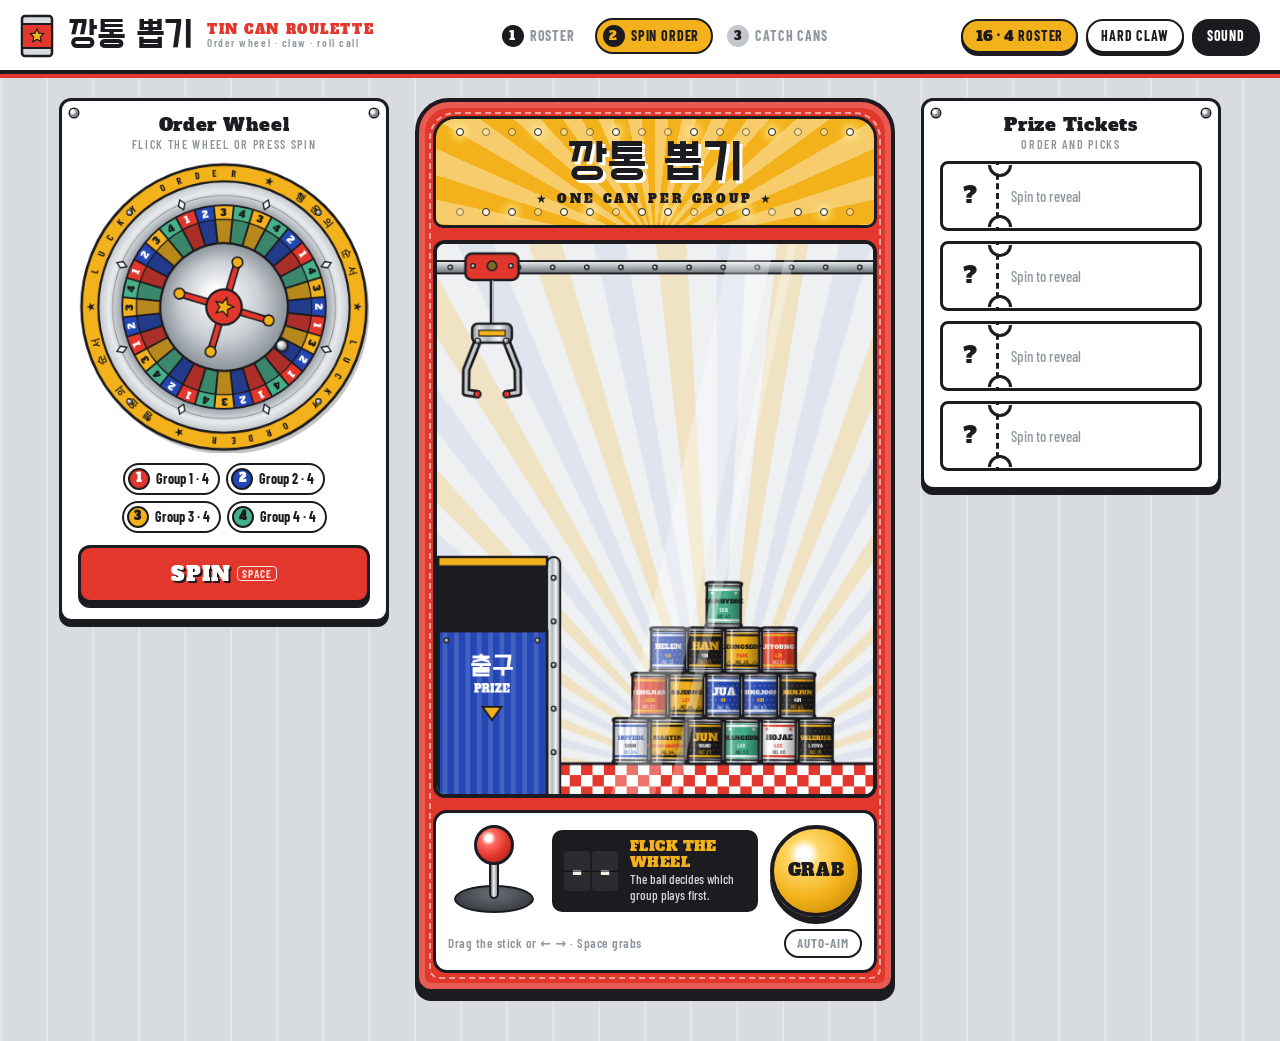
==== index.html @ adc3b7d7 "Add Tin Can Roulette: tin roulette order wheel + physics claw machine - Old tin roulette with ball p" ====
<!doctype html>
<html lang="en">
<head>
<meta charset="utf-8">
<meta name="viewport" content="width=device-width, initial-scale=1, viewport-fit=cover">
<title>깡통 뽑기 · Tin Can Roulette</title>
<meta name="description" content="An old tin roulette sets the group order, then a physics claw machine picks one student can from each group. Absent? Pick again.">
<link rel="preconnect" href="https://fonts.googleapis.com">
<link rel="preconnect" href="https://fonts.gstatic.com" crossorigin>
<link rel="stylesheet" href="https://fonts.googleapis.com/css2?family=Alfa+Slab+One&family=Barlow+Condensed:wght@500;600;700&family=Do+Hyeon&display=swap">
<link rel="stylesheet" href="css/style.css">
</head>
<body>

<header class="top">
  <div class="logo">
    <svg class="can-ico" viewBox="0 0 34 44" aria-hidden="true">
      <rect x="2" y="2" width="30" height="40" rx="3" fill="#d9dcdf" stroke="#1c1b1f" stroke-width="2.5"/>
      <rect x="2" y="10" width="30" height="24" fill="#e2372c" stroke="#1c1b1f" stroke-width="2"/>
      <path d="M17 15l2 4.2 4.6.6-3.3 3.2.8 4.6L17 25.4 12.9 27.6l.8-4.6-3.3-3.2 4.6-.6z" fill="#f3b21b" stroke="#1c1b1f" stroke-width="1.2"/>
    </svg>
    <div class="kr">깡통 뽑기</div>
    <div class="en">TIN CAN ROULETTE<small>Order wheel · claw · roll call</small></div>
  </div>
  <ol class="steps" id="steps" aria-label="Progress">
    <li data-step="1"><b>1</b>Roster</li>
    <li data-step="2"><b>2</b>Spin order</li>
    <li data-step="3"><b>3</b>Catch cans</li>
  </ol>
  <div class="tools">
    <button class="chip roster" id="openRoster" aria-haspopup="dialog"><span class="n" id="rosterCount">16 · 4</span> Roster</button>
    <button class="chip" id="hard" aria-pressed="false" title="The claw can slip, like a real arcade">Hard claw</button>
    <button class="chip" id="sound" aria-pressed="true">Sound</button>
  </div>
</header>

<main class="floor">
  <section class="plate" aria-labelledby="wheelTitle">
    <h2 id="wheelTitle">Order Wheel<small>Flick the wheel or press spin</small></h2>
    <canvas id="wheel" width="330" height="330" aria-label="Tin roulette wheel. The ball decides which group plays next."></canvas>
    <ul class="legend" id="legend"></ul>
    <button class="bigbtn" id="spin">SPIN<kbd>SPACE</kbd></button>
  </section>

  <section class="cabinet" aria-label="Claw machine">
    <div class="marquee">
      <div class="bulbs" aria-hidden="true"></div>
      <div class="kr">깡통 뽑기</div>
      <div class="en">★ ONE CAN PER GROUP ★</div>
      <div class="bulbs" aria-hidden="true"></div>
    </div>
    <div class="glass">
      <canvas id="machine" width="460" height="580" aria-label="Claw machine window filled with name cans"></canvas>
      <div class="banner" id="banner" aria-hidden="true"></div>
      <div class="reveal" id="reveal" hidden>
        <div class="card" id="card" role="dialog" aria-labelledby="rvName">
          <canvas id="portrait" width="150" height="170" aria-hidden="true"></canvas>
          <div class="rv-group" id="rvGroup"></div>
          <div class="rv-name" id="rvName"></div>
          <div class="rv-btns">
            <button id="here">HERE<small>출석 · H</small></button>
            <button id="absent">ABSENT<small>결석 · X</small></button>
          </div>
          <div class="stamp" id="stamp"></div>
        </div>
      </div>
    </div>
    <div class="deck">
      <div class="joy" id="joy" role="slider" aria-label="Claw position" aria-valuemin="-1" aria-valuemax="1" aria-valuenow="0" tabindex="0">
        <div class="joy-base"></div>
        <div class="joy-stick" id="joyStick"><div class="joy-ball"></div></div>
      </div>
      <div class="counter" aria-live="polite">
        <canvas id="flip" width="58" height="44" aria-hidden="true"></canvas>
        <div><div class="msg" id="msg">LOADING…</div><div class="sub" id="sub"></div></div>
      </div>
      <button class="grab" id="grab">GRAB</button>
      <div class="deck-aux">
        <span>Drag the stick or ← → · Space grabs</span>
        <button class="mini" id="auto">Auto-aim</button>
      </div>
    </div>
  </section>

  <section class="plate" aria-labelledby="ticketTitle">
    <h2 id="ticketTitle">Prize Tickets<small id="ticketSub">Order and picks</small></h2>
    <ol class="tickets" id="tickets"></ol>
    <div class="endrow" id="endRow" hidden>
      <button class="btn go" id="again">Rematch</button>
      <button class="btn" id="copy">Copy results</button>
    </div>
  </section>
</main>

<div class="modal" id="modal" hidden>
  <div class="sheet" role="dialog" aria-modal="true" aria-labelledby="rosterTitle">
    <div class="sheet-head">
      <h2 id="rosterTitle">Roster</h2>
      <span class="count" id="rCount"></span>
    </div>
    <div class="sheet-body">
      <div class="bar">
        <div class="stepper" aria-label="Number of groups">
          <button id="gMinus" aria-label="Fewer groups">−</button>
          <output id="gOut">4 groups</output>
          <button id="gPlus" aria-label="More groups">+</button>
        </div>
        <button class="btn alt" id="shuffle">Shuffle into groups</button>
        <button class="btn" id="togglePaste" aria-expanded="false">Paste a list</button>
      </div>
      <div class="paste" id="paste" hidden>
        <textarea id="pasteText" spellcheck="false" placeholder="One name per line.&#10;Lines like “Group 1” or “1조” start a new group."></textarea>
        <div class="bar">
          <button class="btn go" id="pasteReplace">Replace roster</button>
          <button class="btn" id="pasteAdd">Add to roster</button>
        </div>
      </div>
      <p class="hint"><b>Tap</b> a name to mark it absent today (no can). <b>Drag</b> a name to move it to another group.</p>
      <div class="gcols" id="gcols"></div>
      <p class="err" id="rErr" hidden></p>
    </div>
    <div class="sheet-foot">
      <button class="btn" id="rDefault">Reset to class list</button>
      <div class="right">
        <button class="btn" id="rCancel">Cancel</button>
        <button class="btn go" id="rSave">Save &amp; restart</button>
      </div>
    </div>
  </div>
</div>

<canvas id="fx" aria-hidden="true"></canvas>

<script src="lib/matter.min.js"></script>
<script src="js/sfx.js"></script>
<script src="js/art.js"></script>
<script src="js/roulette.js"></script>
<script src="js/machine.js"></script>
<script src="js/roster.js"></script>
<script src="js/game.js"></script>
</body>
</html>
---- css/style.css ----
/* Layout: one arcade floor. Order wheel (left), tin-toy claw cabinet (centre, the one loud object),
   prize tickets (right). Stacks to one column under 1080px.
   Look: a 1950s lithographed tin toy. Pressed-tin ground, printed tomato / cobalt / mustard inks,
   slab-serif can-label type, rivets and rolled edges. One deliberate look, no dark variant. */
:root{
  --tin:#d9dcdf; --tin-2:#c4c8cc; --steel:#8f969e; --ink:#1c1b1f; --white:#ffffff;
  --tomato:#e2372c; --cobalt:#2447b5; --mustard:#f3b21b; --mint:#46b089;
  --label:"Alfa Slab One",Rockwell,Georgia,serif;
  --ui:"Barlow Condensed","Arial Narrow",system-ui,sans-serif;
  --hangul:"Do Hyeon","Malgun Gothic","Apple SD Gothic Neo",sans-serif;
  color-scheme:light;
}
*{box-sizing:border-box}
[hidden]{display:none!important}
html,body{margin:0}
body{
  background-color:var(--tin);
  background-image:
    repeating-linear-gradient(90deg,rgba(255,255,255,.35) 0 2px,transparent 2px 46px),
    repeating-linear-gradient(90deg,rgba(0,0,0,.05) 0 1px,transparent 1px 46px);
  color:var(--ink);font-family:var(--ui);font-size:16px;line-height:1.35;
  -webkit-font-smoothing:antialiased;min-height:100vh
}
button{font:inherit;color:inherit}
:focus-visible{outline:3px solid var(--cobalt);outline-offset:3px}
button:disabled{opacity:.45;cursor:not-allowed}

/* ---------- top bar ---------- */
.top{display:flex;align-items:center;justify-content:space-between;gap:12px 20px;flex-wrap:wrap;padding:14px 20px 12px;background:var(--white);border-bottom:4px solid var(--ink);box-shadow:0 4px 0 var(--tomato)}
.logo{display:flex;align-items:center;gap:14px;min-width:0}
.logo .can-ico{width:34px;height:44px;flex:none}
.logo .kr{font-family:var(--hangul);font-size:38px;line-height:.9;letter-spacing:-.01em;white-space:nowrap}
.logo .en{font-family:var(--label);font-size:13px;letter-spacing:.12em;color:var(--tomato);line-height:1.1}
.logo .en small{display:block;font-family:var(--ui);font-weight:600;letter-spacing:.14em;color:var(--steel);font-size:11px}
.steps{display:flex;gap:6px;list-style:none;margin:0;padding:0;flex-wrap:wrap}
.steps li{display:flex;align-items:center;gap:6px;font-weight:700;font-size:14px;letter-spacing:.06em;text-transform:uppercase;color:var(--steel);padding:5px 12px 5px 6px;border:2.5px solid transparent;border-radius:999px}
.steps li b{display:inline-grid;place-items:center;width:22px;height:22px;border-radius:50%;background:var(--tin-2);color:var(--ink);font-family:var(--label);font-weight:400;font-size:12px}
.steps li.on{color:var(--ink);border-color:var(--ink);background:var(--mustard)}
.steps li.on b{background:var(--ink);color:var(--mustard)}
.steps li.did b{background:var(--ink);color:var(--white)}
.tools{display:flex;gap:8px;flex-wrap:wrap;align-items:center}
.chip{font-weight:700;font-size:14px;letter-spacing:.06em;text-transform:uppercase;border:2.5px solid var(--ink);background:var(--white);border-radius:999px;padding:6px 13px;cursor:pointer;box-shadow:0 3px 0 var(--ink)}
.chip:active{transform:translateY(2px);box-shadow:0 1px 0 var(--ink)}
.chip[aria-pressed="true"]{background:var(--ink);color:var(--white)}
.chip.roster{background:var(--mustard)}
.chip .n{font-family:var(--label);font-weight:400;letter-spacing:0}

@media (max-width:640px){
  .top{padding:10px 14px;gap:8px 12px}
  .logo{gap:10px}
  .logo .can-ico{width:26px;height:34px}
  .logo .kr{font-size:30px}
  .logo .en small{display:none}
  .steps{order:3;width:100%;justify-content:space-between}
  .steps li{font-size:12px;padding:3px 8px 3px 3px;gap:4px}
  .steps li b{width:18px;height:18px;font-size:10px}
  .chip{font-size:12px;padding:5px 10px}
}

/* ---------- floor ---------- */
.floor{display:grid;grid-template-columns:minmax(260px,330px) minmax(0,480px) minmax(240px,300px);justify-content:center;align-items:start;gap:26px;padding-inline:16px;padding-block:24px 48px}
@media (max-width:1080px){.floor{grid-template-columns:minmax(0,480px)}}

/* tin label panel */
.plate{position:relative;background:var(--white);border:3px solid var(--ink);border-radius:12px;padding:14px 16px 16px;box-shadow:0 5px 0 var(--ink)}
.plate::before,.plate::after{content:"";position:absolute;top:8px;width:8px;height:8px;border-radius:50%;background:radial-gradient(circle at 35% 35%,#fff 0 18%,var(--steel) 45%,#50565c 100%);box-shadow:0 0 0 1.5px var(--ink)}
.plate::before{left:8px}.plate::after{right:8px}
.plate h2{margin:0 0 10px;padding-inline:14px;font-family:var(--label);font-weight:400;font-size:18px;letter-spacing:.04em;text-align:center;line-height:1.1}
.plate h2 small{display:block;font-family:var(--ui);font-weight:600;font-size:12px;letter-spacing:.14em;text-transform:uppercase;color:var(--steel);margin-top:3px}

#wheel{display:block;width:100%;max-width:330px;height:auto;aspect-ratio:1/1;margin:0 auto;touch-action:none;cursor:grab}
#wheel.grabbing{cursor:grabbing}
.legend{display:flex;flex-wrap:wrap;gap:6px;justify-content:center;margin:10px 0 12px;padding:0;list-style:none}
.legend li{display:flex;align-items:center;gap:6px;font-weight:700;font-size:14px;padding:3px 9px 3px 3px;border:2px solid var(--ink);border-radius:999px;background:var(--white);max-width:100%;min-width:0}
.legend li span:last-child{overflow:hidden;text-overflow:ellipsis;white-space:nowrap}
.legend li.out{opacity:.35;text-decoration:line-through}
.num{display:inline-grid;place-items:center;flex:none;width:22px;height:22px;border-radius:50%;border:2px solid var(--ink);font-family:var(--label);font-size:11px;line-height:1}

.bigbtn{display:block;width:100%;font-family:var(--label);font-size:20px;letter-spacing:.06em;padding:13px 10px 12px;border:3px solid var(--ink);border-radius:12px;background:var(--tomato);color:var(--white);box-shadow:0 5px 0 var(--ink);cursor:pointer;text-shadow:2px 2px 0 var(--ink)}
.bigbtn:active{transform:translateY(4px);box-shadow:0 1px 0 var(--ink)}
.bigbtn kbd,.kb{font-family:var(--ui);font-weight:700;font-size:11px;letter-spacing:.08em;border:1.5px solid currentColor;border-radius:4px;padding:0 4px;margin-left:6px;vertical-align:3px;text-shadow:none;opacity:.85}

/* ---------- cabinet ---------- */
.cabinet{position:relative;background:var(--tomato);border:4px solid var(--ink);border-radius:34px 34px 16px 16px;padding:14px 14px 16px;box-shadow:0 8px 0 var(--ink),inset 0 0 0 6px rgba(255,255,255,.18)}
.cabinet::after{content:"";position:absolute;inset:10px;border-radius:26px 26px 10px 10px;border:2px dashed rgba(255,255,255,.55);pointer-events:none}
.marquee{position:relative;z-index:1;background:var(--mustard);border:3px solid var(--ink);border-radius:22px 22px 10px 10px;padding:8px 14px 8px;text-align:center;overflow:hidden;
  background-image:repeating-conic-gradient(from 0deg at 50% 120%,rgba(255,255,255,.35) 0 6deg,transparent 6deg 12deg)}
.marquee .kr{font-family:var(--hangul);font-size:clamp(36px,8vw,52px);line-height:1;color:var(--ink);text-shadow:3px 3px 0 var(--white)}
.marquee .en{font-family:var(--label);font-size:12px;letter-spacing:.24em;margin-top:2px}
.bulbs{display:flex;justify-content:space-between;padding:0 6px;height:10px;align-items:center}
.bulbs i{width:8px;height:8px;border-radius:50%;background:#fff6d0;border:1.5px solid var(--ink);opacity:.5}
.bulbs i.on{opacity:1;background:#fffbe6;box-shadow:0 0 8px 2px #fff2a8}
.glass{position:relative;z-index:1;margin-top:12px;border:4px solid var(--ink);border-radius:12px;overflow:hidden;background:#eef0f2}
#machine{display:block;width:100%;height:auto;aspect-ratio:460/580}

.deck{position:relative;z-index:1;margin-top:12px;background:var(--white);border:3px solid var(--ink);border-radius:14px;padding:12px;display:grid;grid-template-columns:auto minmax(0,1fr) auto;gap:12px;align-items:center}
.counter{background:var(--ink);border-radius:10px;padding:8px 10px;display:flex;gap:10px;align-items:center;min-width:0;min-height:70px}
#flip{width:58px;height:44px;flex:none}
.counter .msg{font-family:var(--label);font-size:14px;letter-spacing:.03em;color:var(--mustard);line-height:1.15;overflow-wrap:anywhere}
.counter .sub{font-weight:500;font-size:13px;color:#d6d9dd;margin-top:2px;line-height:1.2}
.joy{position:relative;width:92px;height:92px;touch-action:none;cursor:grab;flex:none}
.joy-base{position:absolute;left:6px;right:6px;bottom:4px;height:28px;border-radius:50%;background:radial-gradient(ellipse at 50% 30%,#6b7178,#2a2d31);border:2.5px solid var(--ink)}
.joy-stick{position:absolute;left:50%;bottom:18px;width:10px;height:50px;margin-left:-5px;border-radius:5px;background:linear-gradient(90deg,#6f767d,#eef1f3 45%,#8b9299);border:2px solid var(--ink);transform-origin:50% 100%;transition:transform .22s cubic-bezier(.3,1.8,.5,1)}
.joy.dragging .joy-stick{transition:none}
.joy-ball{position:absolute;left:50%;top:-26px;width:40px;height:40px;margin-left:-20px;border-radius:50%;border:3px solid var(--ink);background:radial-gradient(circle at 34% 30%,#fff 0 10%,#ff6b61 22%,var(--tomato) 55%,#9e1d15 100%)}
.joy-hint{position:absolute;left:0;right:0;bottom:-2px;text-align:center;font-weight:700;font-size:11px;letter-spacing:.12em;color:var(--steel)}
.grab{width:92px;height:92px;border-radius:50%;border:4px solid var(--ink);background:radial-gradient(circle at 36% 30%,#fff 0 8%,#ffd766 20%,var(--mustard) 55%,#b57f00 100%);font-family:var(--label);font-size:17px;letter-spacing:.04em;box-shadow:0 7px 0 var(--ink);cursor:pointer;flex:none}
.grab:active,.grab.hit{transform:translateY(6px);box-shadow:0 1px 0 var(--ink)}
.deck-aux{grid-column:1/-1;display:flex;justify-content:space-between;align-items:center;gap:8px;flex-wrap:wrap;font-weight:600;font-size:13px;letter-spacing:.04em;color:var(--steel)}
.mini{font-weight:700;font-size:13px;letter-spacing:.08em;text-transform:uppercase;border:2px solid var(--ink);background:var(--white);border-radius:999px;padding:4px 11px;cursor:pointer}
@media (max-width:440px){
  .deck{grid-template-columns:auto auto;justify-content:space-between}
  .counter{grid-column:1/-1;order:-1}
}

/* banner over the glass */
.banner{position:absolute;left:0;right:0;top:32%;z-index:3;text-align:center;pointer-events:none;padding-inline:14px;font-family:var(--label);font-size:clamp(30px,7.5vw,46px);line-height:1;color:var(--mustard);-webkit-text-stroke:2.5px var(--ink);paint-order:stroke fill;text-shadow:4px 4px 0 var(--ink);opacity:0;overflow-wrap:anywhere}
.banner.go{animation:ban 1.6s cubic-bezier(.2,1.4,.4,1) forwards}
@keyframes ban{0%{opacity:0;transform:scale(.2) rotate(-8deg)}14%{opacity:1;transform:scale(1.14) rotate(3deg)}24%{transform:scale(1) rotate(-3deg)}80%{opacity:1;transform:scale(1) rotate(-3deg)}100%{opacity:0;transform:scale(1.05) translateY(-18px) rotate(-3deg)}}

/* reveal card */
.reveal{position:absolute;inset:0;z-index:4;display:grid;place-items:center;padding:16px;background:rgba(28,27,31,.45)}
.card{position:relative;width:min(92%,340px);background:var(--white);border:4px solid var(--ink);border-radius:16px;padding:14px 16px 16px;text-align:center;box-shadow:0 7px 0 var(--ink)}
.card.in{animation:cardIn .55s cubic-bezier(.2,1.6,.4,1)}
.card.thud{animation:thud .28s}
@keyframes cardIn{0%{transform:translateY(60px) scale(.6) rotate(6deg);opacity:0}100%{transform:none;opacity:1}}
@keyframes thud{0%{transform:scale(1)}30%{transform:scale(.96) rotate(-1deg)}60%{transform:scale(1.02) rotate(.6deg)}100%{transform:none}}
#portrait{display:block;width:150px;height:170px;margin:-70px auto 2px}
.rv-group{display:flex;justify-content:center;align-items:center;gap:6px;font-weight:700;font-size:13px;letter-spacing:.14em;text-transform:uppercase;color:var(--steel)}
.rv-name{font-family:var(--label);font-size:clamp(24px,5.6vw,32px);line-height:1.05;margin:6px 0 14px;overflow-wrap:anywhere;text-wrap:balance}
.rv-btns{display:grid;grid-template-columns:1fr 1fr;gap:10px}
.rv-btns button{font-family:var(--label);font-size:17px;padding:11px 6px 9px;border:3px solid var(--ink);border-radius:12px;box-shadow:0 4px 0 var(--ink);cursor:pointer;line-height:1.1}
.rv-btns button:active{transform:translateY(3px);box-shadow:0 1px 0 var(--ink)}
.rv-btns small{display:block;font-family:var(--hangul);font-size:14px;margin-top:3px}
#here{background:var(--mint);color:var(--ink)}
#absent{background:var(--white);color:var(--tomato)}
.stamp{position:absolute;left:50%;top:40%;z-index:2;font-family:var(--label);font-size:36px;letter-spacing:.05em;padding:4px 14px 2px;border:5px solid currentColor;border-radius:10px;background:rgba(255,255,255,.7);transform:translate(-50%,-50%) rotate(-12deg);pointer-events:none;opacity:0}
.stamp.ok{color:#17835c}.stamp.no{color:var(--tomato)}
.stamp.go{animation:stamp .3s cubic-bezier(.3,1.5,.6,1) forwards}
@keyframes stamp{0%{opacity:0;transform:translate(-50%,-50%) rotate(-22deg) scale(2.8)}60%{opacity:1;transform:translate(-50%,-50%) rotate(-12deg) scale(.9)}100%{opacity:1;transform:translate(-50%,-50%) rotate(-12deg) scale(1)}}

/* ---------- tickets ---------- */
.tickets{list-style:none;margin:0;padding:0;display:grid;gap:10px}
.ticket{position:relative;display:grid;grid-template-columns:56px minmax(0,1fr);border:3px solid var(--ink);border-radius:8px;background:var(--white);min-height:70px}
.ticket::before,.ticket::after{content:"";position:absolute;left:45px;width:18px;height:18px;border-radius:50%;background:var(--white);border:3px solid var(--ink)}
.ticket::before{top:-11px;clip-path:inset(50% 0 0 0)}
.ticket::after{bottom:-11px;clip-path:inset(0 0 50% 0)}
.stub{display:grid;place-items:center;border-right:3px dashed var(--ink);font-family:var(--label);font-size:22px;border-radius:5px 0 0 5px}
.ticket.cur .stub{background:var(--mustard)}
.ticket.done .stub{background:var(--ink);color:var(--white)}
.tbody{padding:9px 12px;min-width:0;display:grid;gap:2px;align-content:center}
.tg{display:flex;align-items:center;gap:6px;font-weight:700;font-size:13px;letter-spacing:.12em;text-transform:uppercase;min-width:0}
.tg span:last-child{overflow:hidden;text-overflow:ellipsis;white-space:nowrap}
.tp{font-family:var(--label);font-size:18px;line-height:1.1;overflow-wrap:anywhere}
.tp.wait{font-family:var(--ui);font-weight:500;color:var(--steel);font-size:15px}
.ta{font-weight:600;font-size:13px;color:var(--tomato)}
.ta s{color:var(--ink)}
.ticket.pop{animation:tpop .5s cubic-bezier(.2,1.8,.4,1)}
@keyframes tpop{0%{transform:scale(.85) rotate(-2deg)}100%{transform:none}}
.endrow{display:flex;gap:8px;flex-wrap:wrap;margin-top:14px}

/* ---------- roster sheet ---------- */
.modal{position:fixed;inset:0;z-index:35;background:rgba(28,27,31,.55);display:grid;place-items:center;padding:16px}
.sheet{width:min(920px,100%);max-height:calc(100vh - 32px);overflow:auto;background:var(--white);border:4px solid var(--ink);border-radius:16px;box-shadow:0 8px 0 var(--ink)}
.sheet-head{position:sticky;top:0;z-index:2;display:flex;flex-wrap:wrap;align-items:center;justify-content:space-between;gap:10px 16px;padding:14px 18px;background:var(--mustard);border-bottom:3px solid var(--ink)}
.sheet-head h2{margin:0;font-family:var(--label);font-weight:400;font-size:24px;line-height:1}
.sheet-head .count{font-weight:700;font-size:15px;letter-spacing:.06em}
.sheet-body{padding:16px 18px 6px;display:grid;gap:14px}
.bar{display:flex;flex-wrap:wrap;gap:10px 14px;align-items:center}
.stepper{display:inline-flex;align-items:center;border:3px solid var(--ink);border-radius:12px;overflow:hidden;background:var(--white)}
.stepper button{width:40px;height:40px;border:0;background:var(--tin);font-size:22px;font-weight:700;cursor:pointer}
.stepper button:active{background:var(--tin-2)}
.stepper output{min-width:92px;text-align:center;font-family:var(--label);font-size:17px;padding-inline:6px}
.btn{font-weight:700;font-size:15px;letter-spacing:.05em;text-transform:uppercase;border:3px solid var(--ink);background:var(--white);border-radius:12px;padding:8px 14px;cursor:pointer;box-shadow:0 3px 0 var(--ink)}
.btn:active{transform:translateY(2px);box-shadow:0 1px 0 var(--ink)}
.btn.go{background:var(--tomato);color:var(--white)}
.btn.alt{background:var(--mustard)}
.hint{margin:0;color:#5d636a;font-size:14px}
.hint b{color:var(--ink)}
.err{margin:0;color:var(--tomato);font-weight:700;font-size:15px}
.paste{display:grid;gap:8px;border:3px dashed var(--ink);border-radius:12px;padding:12px}
.paste textarea{width:100%;min-height:140px;resize:vertical;font:500 15px/1.5 var(--ui);border:2.5px solid var(--ink);border-radius:10px;padding:8px 10px}
.gcols{display:grid;grid-template-columns:repeat(auto-fill,minmax(200px,1fr));gap:12px}
.gcol{display:flex;flex-direction:column;gap:8px;border:3px solid var(--ink);border-radius:12px;padding:10px;background:var(--white);min-width:0;transition:background .12s}
.gcol.over{background:#fff4cf}
.ghead{display:flex;align-items:center;gap:8px}
.ghead input{flex:1;min-width:0;font:400 16px var(--label);border:0;border-bottom:2.5px solid var(--ink);padding:2px 2px 3px;background:transparent}
.ghead input:focus{outline:none;border-bottom-color:var(--cobalt)}
.ghead .ct{font-weight:700;font-size:13px;color:var(--steel);white-space:nowrap}
.names{display:flex;flex-wrap:wrap;gap:6px;min-height:36px;align-content:flex-start}
.nchip{display:inline-flex;align-items:center;gap:4px;max-width:100%;font-weight:600;font-size:15px;border:2px solid var(--ink);border-radius:999px;padding:3px 4px 3px 11px;background:var(--white);cursor:grab;touch-action:none;user-select:none}
.nchip span{overflow:hidden;text-overflow:ellipsis;white-space:nowrap}
.nchip.away{background:var(--tin);color:var(--steel);text-decoration:line-through;border-style:dashed}
.nchip .x{border:0;background:transparent;width:22px;height:22px;border-radius:50%;cursor:pointer;font-size:16px;line-height:1;color:var(--steel)}
.nchip .x:hover{background:var(--tin)}
.nchip.ghost{position:fixed;z-index:40;pointer-events:none;box-shadow:0 6px 0 var(--ink);transform:rotate(-4deg)}
.nchip.lifted{opacity:.3}
.add{display:flex;gap:6px}
.add input{flex:1;min-width:0;font:500 15px var(--ui);border:2.5px solid var(--ink);border-radius:10px;padding:6px 9px}
.add button{flex:none;width:36px;border:2.5px solid var(--ink);border-radius:10px;background:var(--mustard);font-size:20px;font-weight:700;cursor:pointer}
.sheet-foot{position:sticky;bottom:0;display:flex;flex-wrap:wrap;gap:10px;justify-content:space-between;align-items:center;padding:12px 18px;background:var(--white);border-top:3px solid var(--ink)}
.sheet-foot .right{display:flex;gap:10px;flex-wrap:wrap}

#fx{position:fixed;inset:0;width:100%;height:100%;pointer-events:none;z-index:30}

@media (prefers-reduced-motion:reduce){
  .banner.go{animation:banfade 1.6s forwards}
  @keyframes banfade{0%,85%{opacity:1}100%{opacity:0}}
  .card.in,.card.thud,.ticket.pop,.stamp.go{animation-duration:.01s}
  .joy-stick{transition:none}
}
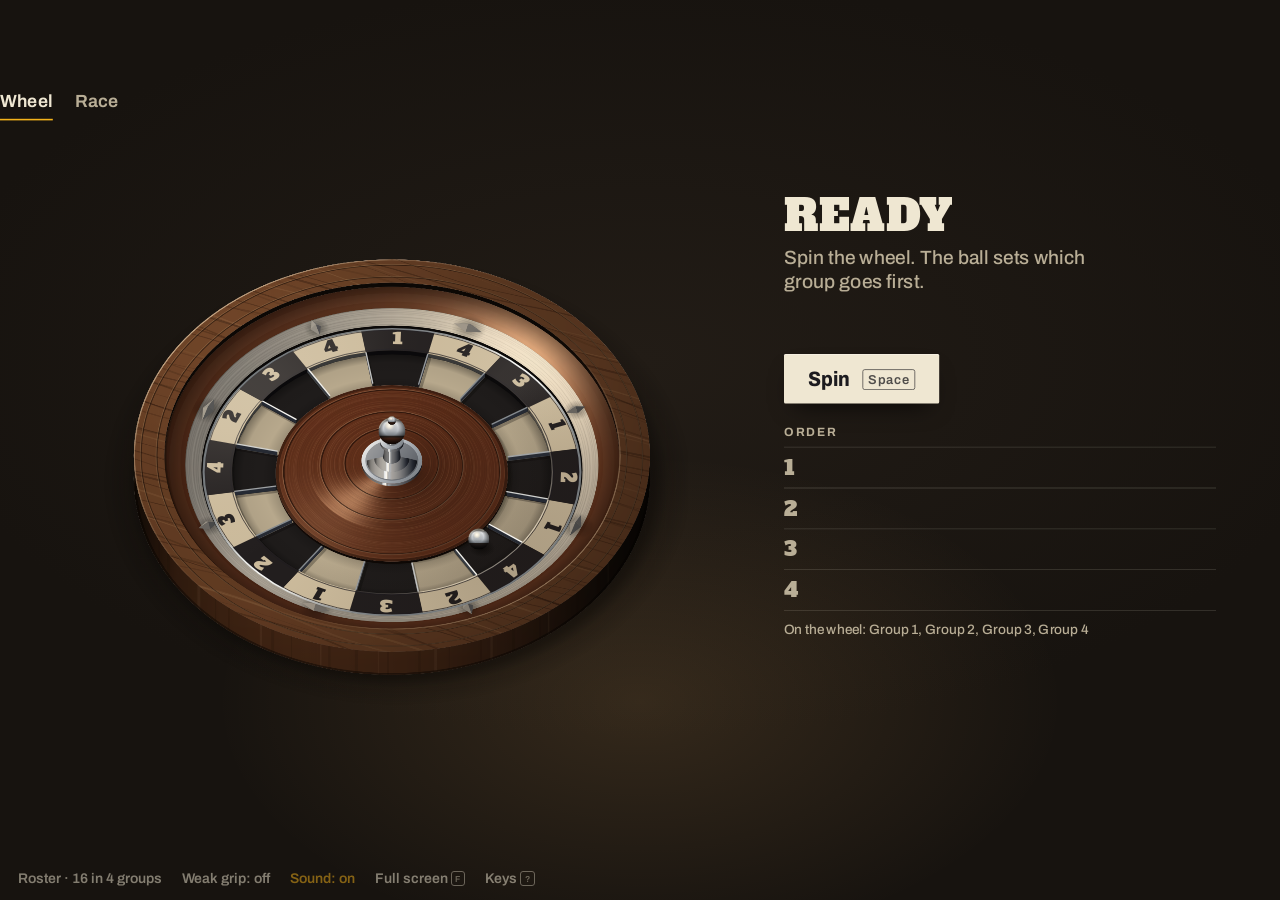
==== commit 8f6c7195: "Rebuild as Roll Call Crane: automatic crane, animal race, cinematic staging - English only; renamed " ====
--- a/index.html
+++ b/index.html
@@ -3,94 +3,102 @@
 <head>
 <meta charset="utf-8">
 <meta name="viewport" content="width=device-width, initial-scale=1, viewport-fit=cover">
-<title>깡통 뽑기 · Tin Can Roulette</title>
-<meta name="description" content="An old tin roulette sets the group order, then a physics claw machine picks one student can from each group. Absent? Pick again.">
+<title>Roll Call Crane</title>
+<meta name="description" content="A wheel or an animal race sets the order of the groups. A crane picks one student's can from each group. If that student is absent, the crane picks again.">
 <link rel="preconnect" href="https://fonts.googleapis.com">
 <link rel="preconnect" href="https://fonts.gstatic.com" crossorigin>
-<link rel="stylesheet" href="https://fonts.googleapis.com/css2?family=Alfa+Slab+One&family=Barlow+Condensed:wght@500;600;700&family=Do+Hyeon&display=swap">
+<link rel="stylesheet" href="https://fonts.googleapis.com/css2?family=Alfa+Slab+One&family=Archivo:wdth,wght@62..125,400..900&display=swap">
 <link rel="stylesheet" href="css/style.css">
 </head>
-<body>
+<body data-act="order" data-mode="wheel">
 
-<header class="top">
-  <div class="logo">
-    <svg class="can-ico" viewBox="0 0 34 44" aria-hidden="true">
-      <rect x="2" y="2" width="30" height="40" rx="3" fill="#d9dcdf" stroke="#1c1b1f" stroke-width="2.5"/>
-      <rect x="2" y="10" width="30" height="24" fill="#e2372c" stroke="#1c1b1f" stroke-width="2"/>
-      <path d="M17 15l2 4.2 4.6.6-3.3 3.2.8 4.6L17 25.4 12.9 27.6l.8-4.6-3.3-3.2 4.6-.6z" fill="#f3b21b" stroke="#1c1b1f" stroke-width="1.2"/>
-    </svg>
-    <div class="kr">깡통 뽑기</div>
-    <div class="en">TIN CAN ROULETTE<small>Order wheel · claw · roll call</small></div>
-  </div>
-  <ol class="steps" id="steps" aria-label="Progress">
-    <li data-step="1"><b>1</b>Roster</li>
-    <li data-step="2"><b>2</b>Spin order</li>
-    <li data-step="3"><b>3</b>Catch cans</li>
-  </ol>
-  <div class="tools">
-    <button class="chip roster" id="openRoster" aria-haspopup="dialog"><span class="n" id="rosterCount">16 · 4</span> Roster</button>
-    <button class="chip" id="hard" aria-pressed="false" title="The claw can slip, like a real arcade">Hard claw</button>
-    <button class="chip" id="sound" aria-pressed="true">Sound</button>
-  </div>
-</header>
-
-<main class="floor">
-  <section class="plate" aria-labelledby="wheelTitle">
-    <h2 id="wheelTitle">Order Wheel<small>Flick the wheel or press spin</small></h2>
-    <canvas id="wheel" width="330" height="330" aria-label="Tin roulette wheel. The ball decides which group plays next."></canvas>
-    <ul class="legend" id="legend"></ul>
-    <button class="bigbtn" id="spin">SPIN<kbd>SPACE</kbd></button>
+<div class="stage" id="stage" tabindex="-1">
+  <section class="act-order" aria-label="Order">
+    <div class="modes" role="radiogroup" aria-label="How the order is set">
+      <button role="radio" id="modeWheel" aria-checked="true">Wheel</button>
+      <button role="radio" id="modeRace" aria-checked="false">Race</button>
+    </div>
+    <div class="wheelbox"><canvas id="wheel" width="330" height="330" aria-label="Order wheel. The pocket the ball lands in sets the next group."></canvas></div>
+    <div class="racebox"><canvas id="race" width="960" height="440" aria-label="Animal race. The finishing order sets the order of the groups."></canvas></div>
+    <button class="go" id="spin"><span id="spinLabel">Spin</span> <kbd>Space</kbd></button>
   </section>
 
-  <section class="cabinet" aria-label="Claw machine">
+  <section class="cabinet" aria-label="Crane">
     <div class="marquee">
       <div class="bulbs" aria-hidden="true"></div>
-      <div class="kr">깡통 뽑기</div>
-      <div class="en">★ ONE CAN PER GROUP ★</div>
+      <div class="sign" id="sign">ROLL CALL CRANE</div>
+      <div class="signsub" id="signsub">One pick per group</div>
       <div class="bulbs" aria-hidden="true"></div>
     </div>
     <div class="glass">
-      <canvas id="machine" width="460" height="580" aria-label="Claw machine window filled with name cans"></canvas>
-      <div class="banner" id="banner" aria-hidden="true"></div>
-      <div class="reveal" id="reveal" hidden>
-        <div class="card" id="card" role="dialog" aria-labelledby="rvName">
-          <canvas id="portrait" width="150" height="170" aria-hidden="true"></canvas>
-          <div class="rv-group" id="rvGroup"></div>
-          <div class="rv-name" id="rvName"></div>
-          <div class="rv-btns">
-            <button id="here">HERE<small>출석 · H</small></button>
-            <button id="absent">ABSENT<small>결석 · X</small></button>
-          </div>
-          <div class="stamp" id="stamp"></div>
-        </div>
-      </div>
+      <canvas id="machine" width="460" height="580" aria-label="Crane window with the current group's name cans"></canvas>
+      <div class="count" id="count" aria-hidden="true"></div>
     </div>
-    <div class="deck">
-      <div class="joy" id="joy" role="slider" aria-label="Claw position" aria-valuemin="-1" aria-valuemax="1" aria-valuenow="0" tabindex="0">
-        <div class="joy-base"></div>
-        <div class="joy-stick" id="joyStick"><div class="joy-ball"></div></div>
-      </div>
-      <div class="counter" aria-live="polite">
-        <canvas id="flip" width="58" height="44" aria-hidden="true"></canvas>
-        <div><div class="msg" id="msg">LOADING…</div><div class="sub" id="sub"></div></div>
-      </div>
-      <button class="grab" id="grab">GRAB</button>
-      <div class="deck-aux">
-        <span>Drag the stick or ← → · Space grabs</span>
-        <button class="mini" id="auto">Auto-aim</button>
-      </div>
+    <div class="base">
+      <div class="slot" aria-hidden="true"><i></i></div>
+      <button class="start" id="start" aria-label="Start the crane now">START</button>
+      <div class="plate-note" aria-hidden="true">Crane picks at random. Every name has the same odds.</div>
     </div>
   </section>
 
-  <section class="plate" aria-labelledby="ticketTitle">
-    <h2 id="ticketTitle">Prize Tickets<small id="ticketSub">Order and picks</small></h2>
-    <ol class="tickets" id="tickets"></ol>
-    <div class="endrow" id="endRow" hidden>
-      <button class="btn go" id="again">Rematch</button>
-      <button class="btn" id="copy">Copy results</button>
+  <section class="list" aria-label="Order and picks">
+    <h2 id="listHead">Order</h2>
+    <ol class="rows" id="rows"></ol>
+    <p class="pool" id="pool"></p>
+  </section>
+
+  <div class="caption" aria-live="polite"><b id="msg">POWER ON</b><span id="sub"></span></div>
+
+  <div class="board" id="board" hidden>
+    <h2>Roll call <span id="boardDate"></span></h2>
+    <ol class="rows big" id="boardRows"></ol>
+    <div class="board-actions">
+      <button class="go" id="copy">Copy list</button>
+      <button class="go ghost" id="again">Run again</button>
     </div>
-  </section>
-</main>
+  </div>
+</div>
+
+<div class="house" id="house" aria-hidden="true"></div>
+<div class="bars" aria-hidden="true"><i></i><i></i></div>
+
+<div class="reveal" id="reveal" hidden role="dialog" aria-labelledby="rvFirst">
+  <canvas id="portrait" width="520" height="560" aria-hidden="true"></canvas>
+  <div class="rv-text">
+    <div class="rv-group" id="rvGroup"></div>
+    <div class="rv-name"><span id="rvFirst"></span><span id="rvLast"></span></div>
+    <div class="rv-next" id="rvNext"></div>
+  </div>
+  <div class="stamp" id="stamp"></div>
+  <div class="rv-keys" id="rvKeys">
+    <button id="here">Present <kbd>P</kbd></button>
+    <button id="absent">Absent <kbd>A</kbd></button>
+    <button id="undo" hidden>Undo <kbd>Z</kbd></button>
+  </div>
+</div>
+
+<nav class="teacher" aria-label="Teacher controls">
+  <button id="openRoster">Roster <span id="rosterCount"></span></button>
+  <button id="hard" aria-pressed="false" title="Cans can slip out of the claw. The crane then goes again.">Weak grip: off</button>
+  <button id="sound" aria-pressed="true">Sound: on</button>
+  <button id="full">Full screen <kbd>F</kbd></button>
+  <button id="keysBtn">Keys <kbd>?</kbd></button>
+</nav>
+
+<div class="keys" id="keys" hidden>
+  <div class="keys-sheet" role="dialog" aria-label="Keys">
+    <dl>
+      <dt>Space</dt><dd>Spin the wheel, start the race, start the crane now, next group</dd>
+      <dt>P</dt><dd>Present</dd>
+      <dt>A</dt><dd>Absent. The crane picks again.</dd>
+      <dt>Z</dt><dd>Undo the last mark</dd>
+      <dt>F</dt><dd>Full screen</dd>
+      <dt>M</dt><dd>Sound on or off</dd>
+      <dt>R</dt><dd>Roster</dd>
+    </dl>
+    <button class="go" id="keysClose">Close</button>
+  </div>
+</div>
 
 <div class="modal" id="modal" hidden>
   <div class="sheet" role="dialog" aria-modal="true" aria-labelledby="rosterTitle">
@@ -105,36 +113,41 @@
           <output id="gOut">4 groups</output>
           <button id="gPlus" aria-label="More groups">+</button>
         </div>
-        <button class="btn alt" id="shuffle">Shuffle into groups</button>
+        <button class="btn" id="shuffle">Shuffle names into groups</button>
         <button class="btn" id="togglePaste" aria-expanded="false">Paste a list</button>
       </div>
       <div class="paste" id="paste" hidden>
-        <textarea id="pasteText" spellcheck="false" placeholder="One name per line.&#10;Lines like “Group 1” or “1조” start a new group."></textarea>
+        <textarea id="pasteText" spellcheck="false" placeholder="One name per line.&#10;A line like “Group 2” starts a new group."></textarea>
         <div class="bar">
           <button class="btn go" id="pasteReplace">Replace roster</button>
           <button class="btn" id="pasteAdd">Add to roster</button>
         </div>
       </div>
-      <p class="hint"><b>Tap</b> a name to mark it absent today (no can). <b>Drag</b> a name to move it to another group.</p>
+      <p class="hint">Tap a name: absent today, no cans. Drag a name: move it to another group. Each group races as its animal.</p>
       <div class="gcols" id="gcols"></div>
       <p class="err" id="rErr" hidden></p>
     </div>
     <div class="sheet-foot">
-      <button class="btn" id="rDefault">Reset to class list</button>
+      <button class="btn" id="rDefault">Restore class list</button>
       <div class="right">
         <button class="btn" id="rCancel">Cancel</button>
-        <button class="btn go" id="rSave">Save &amp; restart</button>
+        <button class="btn go" id="rSave">Save and start over</button>
       </div>
     </div>
   </div>
 </div>
 
-<canvas id="fx" aria-hidden="true"></canvas>
-
 <script src="lib/matter.min.js"></script>
 <script src="js/sfx.js"></script>
 <script src="js/art.js"></script>
+<script src="js/animals/kit.js"></script>
+<script src="js/animals/redpanda.js"></script>
+<script src="js/animals/turtle.js"></script>
+<script src="js/animals/axolotl.js"></script>
+<script src="js/animals/shark.js"></script>
+<script src="js/animals/pangolin.js"></script>
 <script src="js/roulette.js"></script>
+<script src="js/race.js"></script>
 <script src="js/machine.js"></script>
 <script src="js/roster.js"></script>
 <script src="js/game.js"></script>
--- a/css/style.css
+++ b/css/style.css
@@ -1,211 +1,275 @@
-/* Layout: one arcade floor. Order wheel (left), tin-toy claw cabinet (centre, the one loud object),
-   prize tickets (right). Stacks to one column under 1080px.
-   Look: a 1950s lithographed tin toy. Pressed-tin ground, printed tomato / cobalt / mustard inks,
-   slab-serif can-label type, rivets and rolled edges. One deliberate look, no dark variant. */
+/* Roll Call Crane.
+   Layout: one 1600x900 stage scaled to the window (projector first), two acts switched by body[data-act]:
+   order (wheel or race, big) and play (the crane cabinet, big). A narrow portrait window falls back to a flow layout.
+   Look: lithographed tin toys under one warm lamp in a dark arcade. Light makes the edges, not outlines.
+   One shadow family, soft. Radius only on physical objects. No pills, no stars, no offset shadows. */
 :root{
-  --tin:#d9dcdf; --tin-2:#c4c8cc; --steel:#8f969e; --ink:#1c1b1f; --white:#ffffff;
-  --tomato:#e2372c; --cobalt:#2447b5; --mustard:#f3b21b; --mint:#46b089;
-  --label:"Alfa Slab One",Rockwell,Georgia,serif;
-  --ui:"Barlow Condensed","Arial Narrow",system-ui,sans-serif;
-  --hangul:"Do Hyeon","Malgun Gothic","Apple SD Gothic Neo",sans-serif;
-  color-scheme:light;
+  --room:#17130f; --room-2:#221c16; --cream:#efe7d2; --cream-2:#b9ae96; --ink:#1c1b1f; --paper:#fbf8f1;
+  --lamp:#ffe9c4; --tomato:#e2372c; --cabinet:#c9332a; --cobalt:#2447b5; --mustard:#f3b21b; --mint:#46b089;
+  --present:#17835c; --steel:#6b7178; --wall:#f2f1ee;
+  --slab:"Alfa Slab One",Rockwell,Georgia,serif;
+  --ui:"Archivo","Helvetica Neue",Arial,sans-serif;
+  --fit:1; --drama:0; --cx:50%; --cy:50%;
+  color-scheme:dark;
 }
 *{box-sizing:border-box}
 [hidden]{display:none!important}
-html,body{margin:0}
+html,body{margin:0;height:100%}
 body{
-  background-color:var(--tin);
-  background-image:
-    repeating-linear-gradient(90deg,rgba(255,255,255,.35) 0 2px,transparent 2px 46px),
-    repeating-linear-gradient(90deg,rgba(0,0,0,.05) 0 1px,transparent 1px 46px);
-  color:var(--ink);font-family:var(--ui);font-size:16px;line-height:1.35;
-  -webkit-font-smoothing:antialiased;min-height:100vh
+  background:
+    radial-gradient(ellipse 46% 38% at 50% 78%,rgba(255,190,110,.13),transparent 72%),
+    radial-gradient(ellipse 80% 60% at 50% 40%,var(--room-2),var(--room) 70%);
+  background-color:var(--room);
+  color:var(--cream);font-family:var(--ui);font-size:16px;line-height:1.35;overflow:hidden;
+  -webkit-font-smoothing:antialiased;
 }
-button{font:inherit;color:inherit}
-:focus-visible{outline:3px solid var(--cobalt);outline-offset:3px}
-button:disabled{opacity:.45;cursor:not-allowed}
-
-/* ---------- top bar ---------- */
-.top{display:flex;align-items:center;justify-content:space-between;gap:12px 20px;flex-wrap:wrap;padding:14px 20px 12px;background:var(--white);border-bottom:4px solid var(--ink);box-shadow:0 4px 0 var(--tomato)}
-.logo{display:flex;align-items:center;gap:14px;min-width:0}
-.logo .can-ico{width:34px;height:44px;flex:none}
-.logo .kr{font-family:var(--hangul);font-size:38px;line-height:.9;letter-spacing:-.01em;white-space:nowrap}
-.logo .en{font-family:var(--label);font-size:13px;letter-spacing:.12em;color:var(--tomato);line-height:1.1}
-.logo .en small{display:block;font-family:var(--ui);font-weight:600;letter-spacing:.14em;color:var(--steel);font-size:11px}
-.steps{display:flex;gap:6px;list-style:none;margin:0;padding:0;flex-wrap:wrap}
-.steps li{display:flex;align-items:center;gap:6px;font-weight:700;font-size:14px;letter-spacing:.06em;text-transform:uppercase;color:var(--steel);padding:5px 12px 5px 6px;border:2.5px solid transparent;border-radius:999px}
-.steps li b{display:inline-grid;place-items:center;width:22px;height:22px;border-radius:50%;background:var(--tin-2);color:var(--ink);font-family:var(--label);font-weight:400;font-size:12px}
-.steps li.on{color:var(--ink);border-color:var(--ink);background:var(--mustard)}
-.steps li.on b{background:var(--ink);color:var(--mustard)}
-.steps li.did b{background:var(--ink);color:var(--white)}
-.tools{display:flex;gap:8px;flex-wrap:wrap;align-items:center}
-.chip{font-weight:700;font-size:14px;letter-spacing:.06em;text-transform:uppercase;border:2.5px solid var(--ink);background:var(--white);border-radius:999px;padding:6px 13px;cursor:pointer;box-shadow:0 3px 0 var(--ink)}
-.chip:active{transform:translateY(2px);box-shadow:0 1px 0 var(--ink)}
-.chip[aria-pressed="true"]{background:var(--ink);color:var(--white)}
-.chip.roster{background:var(--mustard)}
-.chip .n{font-family:var(--label);font-weight:400;letter-spacing:0}
-
-@media (max-width:640px){
-  .top{padding:10px 14px;gap:8px 12px}
-  .logo{gap:10px}
-  .logo .can-ico{width:26px;height:34px}
-  .logo .kr{font-size:30px}
-  .logo .en small{display:none}
-  .steps{order:3;width:100%;justify-content:space-between}
-  .steps li{font-size:12px;padding:3px 8px 3px 3px;gap:4px}
-  .steps li b{width:18px;height:18px;font-size:10px}
-  .chip{font-size:12px;padding:5px 10px}
+button{font:inherit;color:inherit;background:none;border:0;padding:0;cursor:pointer}
+button:disabled{opacity:.35;cursor:default}
+:focus-visible{outline:2px solid var(--mustard);outline-offset:4px}
+kbd{font:600 .62em/1 var(--ui);letter-spacing:.04em;padding:.2em .4em;border:1px solid currentColor;border-radius:3px;opacity:.75;vertical-align:.15em}
+
+/* ---------- stage ---------- */
+.stage{position:fixed;left:50%;top:50%;width:1600px;height:900px;transform:translate(-50%,-50%) scale(var(--fit));transform-origin:50% 50%;outline:none}
+.stage>*{position:absolute}
+
+/* order act */
+.act-order{inset:0}
+.modes{left:64px;top:44px;display:flex;gap:28px;font-weight:650;font-size:22px}
+.modes button{padding-bottom:6px;border-bottom:2px solid transparent;color:var(--cream-2)}
+.modes button[aria-checked="true"]{color:var(--cream);border-bottom-color:var(--mustard)}
+.wheelbox{position:absolute;left:120px;top:110px;width:740px;height:740px}
+#wheel{width:100%;height:100%;display:block;touch-action:none;cursor:grab}
+#wheel.grabbing{cursor:grabbing}
+.racebox{position:absolute;left:40px;top:100px;width:1520px;height:697px;display:none}
+#race{width:100%;height:100%;display:block;border-radius:6px;box-shadow:0 30px 60px -30px rgba(0,0,0,.8)}
+.go{font:760 26px/1 var(--ui);font-stretch:90%;padding:18px 30px;background:var(--cream);color:var(--ink);border-radius:2px;box-shadow:0 1px 0 rgba(255,255,255,.4) inset,0 14px 30px -14px rgba(0,0,0,.8)}
+.go:hover{background:#fff}
+.go:active{background:var(--mustard)}
+.go.ghost{background:transparent;color:var(--cream);box-shadow:inset 0 0 0 1px rgba(239,231,210,.5)}
+.go kbd{margin-left:10px}
+#spin{position:absolute;left:980px;top:330px}
+
+/* crane cabinet */
+.cabinet{left:420px;top:10px;width:620px;height:880px;display:none;flex-direction:column;align-items:center;
+  background:linear-gradient(90deg,rgba(0,0,0,.34),transparent 8%,transparent 90%,rgba(0,0,0,.4)),linear-gradient(180deg,#d8453a,var(--cabinet) 30%,#9e2820);
+  border-radius:18px 18px 6px 6px;padding:14px 22px 0;
+  box-shadow:inset 0 1px 0 rgba(255,255,255,.35),inset 0 -40px 60px -30px rgba(0,0,0,.5),0 40px 80px -30px rgba(0,0,0,.9)}
+.cabinet::after{content:"";position:absolute;left:4%;right:4%;bottom:-26px;height:52px;background:radial-gradient(closest-side,rgba(0,0,0,.6),transparent);z-index:-1}
+.marquee{position:relative;width:100%;height:118px;border-radius:12px 12px 3px 3px;overflow:hidden;
+  background:radial-gradient(ellipse 70% 95% at 50% 55%,#fff6d6 0%,#f7c64a 42%,#c07a12 86%,#704007);
+  box-shadow:inset 0 0 0 4px #2a1c10,inset 0 0 34px 6px rgba(80,40,0,.55),0 2px 0 rgba(255,255,255,.25)}
+.marquee::after{content:"";position:absolute;inset:0;background:linear-gradient(180deg,rgba(255,255,255,.35),transparent 38%);pointer-events:none}
+.sign{position:absolute;left:0;right:0;top:26px;text-align:center;font:44px/1 var(--slab);color:#2a1a08;letter-spacing:.01em;white-space:nowrap;overflow:hidden;text-overflow:ellipsis;padding-inline:24px}
+.signsub{position:absolute;left:0;right:0;top:76px;text-align:center;font:700 15px/1 var(--ui);letter-spacing:.18em;text-transform:uppercase;color:#5a3a12}
+.bulbs{position:absolute;left:14px;right:14px;display:flex;justify-content:space-between;height:8px}
+.bulbs:first-child{top:9px}.bulbs:last-child{bottom:9px}
+.bulbs i{width:7px;height:7px;border-radius:50%;background:#7a5220;box-shadow:inset 0 -1px 1px rgba(0,0,0,.5)}
+.bulbs i.on{background:#fffbe6;box-shadow:0 0 8px 2px rgba(255,236,160,.9)}
+.glass{position:relative;margin-top:12px;width:560px;height:706px;border-radius:4px;overflow:hidden;background:#0e0d10;
+  box-shadow:0 0 0 7px #151316,0 0 0 9px rgba(255,255,255,.12),inset 0 0 0 1px rgba(255,255,255,.08)}
+#machine{display:block;width:100%;height:100%}
+.count{position:absolute;inset:0;display:grid;place-items:center;pointer-events:none;font:300px/1 var(--slab);color:var(--mustard);
+  -webkit-text-stroke:8px #2a1a08;paint-order:stroke fill;text-shadow:0 20px 50px rgba(0,0,0,.6);opacity:0}
+.count.tick{animation:tick .6s cubic-bezier(.2,0,0,1) forwards}
+@keyframes tick{0%{opacity:0;transform:scale(1.25)}12%{opacity:1;transform:scale(1)}70%{opacity:1}100%{opacity:0;transform:scale(.96)}}
+.base{position:relative;width:100%;flex:1;display:grid;grid-template-columns:auto auto 1fr;align-items:center;gap:22px;padding:10px 6px 12px}
+.slot{width:34px;height:52px;border-radius:4px;background:linear-gradient(180deg,#d9dcdf,#8f969e);box-shadow:inset 0 1px 0 #fff,0 2px 4px rgba(0,0,0,.5);display:grid;place-items:center}
+.slot i{width:4px;height:28px;border-radius:2px;background:#1c1b1f}
+.start{width:74px;height:74px;border-radius:50%;font:800 13px/1 var(--ui);letter-spacing:.1em;color:#3a0906;
+  background:radial-gradient(circle at 38% 32%,#ffb3a8 0,#ff5a47 22%,#c4200f 62%,#6e0e05 100%);
+  box-shadow:0 0 0 5px #2a1c10,0 0 0 7px rgba(255,255,255,.15),0 8px 0 #1a0f08,0 12px 20px rgba(0,0,0,.6)}
+.start:active,.start.hit{transform:translateY(6px);box-shadow:0 0 0 5px #2a1c10,0 0 0 7px rgba(255,255,255,.15),0 2px 0 #1a0f08}
+.start.ready{animation:glow 1s ease-in-out infinite alternate}
+@keyframes glow{to{filter:brightness(1.25) drop-shadow(0 0 14px rgba(255,90,70,.8))}}
+.plate-note{font:600 13px/1.3 var(--ui);color:rgba(255,235,220,.8);max-width:26ch}
+
+/* list of the order and picks: typeset rows, no boxes */
+.list{left:980px;top:420px;width:540px}
+.list h2{margin:0 0 10px;font:700 15px var(--ui);letter-spacing:.16em;text-transform:uppercase;color:var(--cream-2)}
+.rows{list-style:none;margin:0;padding:0;counter-reset:n}
+.rows li{display:grid;grid-template-columns:44px 30px 1fr;align-items:baseline;gap:0 14px;padding:12px 0;border-top:1px solid rgba(239,231,210,.18);font-variant-numeric:tabular-nums}
+.rows li:last-child{border-bottom:1px solid rgba(239,231,210,.18)}
+.rows .n{font:26px/1 var(--slab);color:var(--cream-2)}
+.rows .g{display:inline-grid;place-items:center;width:28px;height:28px;border-radius:50%;font:14px/1 var(--slab);align-self:center}
+.rows .who{font:720 26px/1.15 var(--ui);font-stretch:85%;color:var(--cream);overflow-wrap:anywhere}
+.rows .who.wait{font-weight:450;color:var(--cream-2)}
+.rows .abs{grid-column:3;font:500 16px var(--ui);color:#8f8676}
+.rows .abs s{text-decoration-thickness:1px}
+.rows li.cur .n{color:var(--mustard)}
+.rows li.cur .who{color:var(--mustard)}
+.rows li.pop{animation:pop .5s cubic-bezier(.2,0,0,1)}
+@keyframes pop{from{background:rgba(243,178,27,.22)}to{background:transparent}}
+.pool{margin:14px 0 0;font:500 17px var(--ui);color:var(--cream-2)}
+
+/* caption: the operator's line */
+.caption{left:980px;top:130px;width:560px;display:grid;gap:10px}
+.caption b{font:54px/1 var(--slab);color:var(--cream);letter-spacing:.01em;min-height:54px}
+.caption span{font:500 24px/1.3 var(--ui);color:var(--cream-2);max-width:30ch}
+
+/* play act */
+body[data-act="play"] .act-order,body[data-act="done"] .act-order{display:none}
+body[data-act="play"] .cabinet,body[data-act="done"] .cabinet{display:flex}
+body[data-act="play"] .caption{left:52px;top:150px;width:340px}
+body[data-act="play"] .caption b{font-size:40px;min-height:80px}
+body[data-act="play"] .caption span{font-size:21px}
+body[data-act="play"] .list{left:1100px;top:110px;width:440px}
+body[data-mode="race"] .wheelbox{display:none}
+body[data-mode="race"] .racebox{display:block}
+body[data-mode="race"][data-act="order"] .list{display:none}
+body[data-mode="race"][data-act="order"] .caption{left:64px;top:812px;width:1100px;grid-template-columns:auto 1fr;align-items:baseline;gap:22px}
+body[data-mode="race"][data-act="order"] .caption b{font-size:36px;min-height:0}
+body[data-mode="race"][data-act="order"] .caption span{font-size:20px;max-width:none}
+body[data-mode="race"] #spin{left:auto;right:40px;top:806px}
+body[data-mode="race"] .modes{top:34px}
+
+/* board at the end */
+.board{inset:0;padding:80px 120px;background:var(--room);display:block}
+.board h2{margin:0 0 30px;font:64px/1 var(--slab);color:var(--cream)}
+.board h2 span{font:500 24px var(--ui);color:var(--cream-2);margin-left:20px;vertical-align:.4em}
+.rows.big li{grid-template-columns:70px 44px 1fr;padding:18px 0}
+.rows.big .n{font-size:40px}
+.rows.big .g{width:40px;height:40px;font-size:18px}
+.rows.big .who{font-size:48px}
+.rows.big .abs{font-size:20px}
+.board-actions{display:flex;gap:18px;margin-top:40px}
+
+/* house lights and letterbox follow the camera */
+.house{position:fixed;inset:0;pointer-events:none;z-index:5;opacity:calc(var(--drama) * .92);
+  background:radial-gradient(ellipse 28% 52% at var(--cx) var(--cy),transparent 55%,rgba(6,5,4,.9) 100%)}
+.bars i{position:fixed;left:0;right:0;height:calc(var(--drama) * 9vh);background:#050405;z-index:6;pointer-events:none}
+.bars i:first-child{top:0}.bars i:last-child{bottom:0}
+
+/* reveal: the name takes the whole room */
+.reveal{position:fixed;inset:0;z-index:30;background:#050405;display:grid;grid-template-columns:minmax(0,.9fr) minmax(0,1.3fr);align-items:center;gap:2vw;padding:6vh 6vw;animation:cut .25s linear}
+@keyframes cut{from{opacity:0}to{opacity:1}}
+#portrait{width:100%;max-height:78vh;height:auto;aspect-ratio:520/560;display:block;justify-self:center}
+.rv-text{min-width:0}
+.rv-group{display:flex;align-items:center;gap:14px;font:600 clamp(18px,2.2vw,34px) var(--ui);color:var(--cream-2);min-height:1.4em}
+.rv-group .g{display:inline-grid;place-items:center;width:1.4em;height:1.4em;border-radius:50%;font:clamp(14px,1.6vw,24px)/1 var(--slab)}
+.rv-name{margin-top:1.5vh;color:#fff;line-height:.92}
+#rvFirst{display:block;font:880 clamp(56px,10.5vw,190px)/.92 var(--ui);white-space:nowrap;opacity:0}
+#rvLast{display:block;font:640 clamp(34px,5.6vw,104px)/1 var(--ui);color:var(--cream);white-space:nowrap;opacity:0;margin-top:1vh}
+#rvFirst.in,#rvLast.in{animation:namein .42s cubic-bezier(.2,0,0,1) forwards}
+@keyframes namein{from{opacity:0;transform:translateY(.12em)}to{opacity:1;transform:none}}
+.rv-next{margin-top:4vh;font:500 clamp(16px,1.6vw,26px) var(--ui);color:var(--cream-2);min-height:1.3em}
+.rv-next .bar{display:block;height:3px;margin-top:10px;background:var(--mustard);transform-origin:0 50%}
+.rv-keys{position:fixed;right:4vw;bottom:4vh;display:flex;gap:26px;font:600 18px var(--ui);color:var(--cream);opacity:0;transition:opacity .4s}
+.rv-keys.on{opacity:.8}
+.rv-keys button:hover{color:#fff}
+.stamp{position:fixed;left:62%;top:58%;z-index:31;font:clamp(40px,6vw,96px)/1 var(--slab);padding:.08em .28em .02em;border:.08em solid currentColor;border-radius:.12em;transform:translate(-50%,-50%) rotate(-11deg);opacity:0;pointer-events:none;mix-blend-mode:screen}
+.stamp.ok{color:#3fcf92}.stamp.no{color:#ff5a47}
+.stamp.go{animation:stamp .22s cubic-bezier(.3,1.4,.6,1) forwards}
+@keyframes stamp{0%{opacity:0;transform:translate(-50%,-50%) rotate(-18deg) scale(2.4)}100%{opacity:.95;transform:translate(-50%,-50%) rotate(-11deg) scale(1)}}
+
+/* teacher controls: small, out of the way */
+.teacher{position:fixed;left:18px;bottom:14px;z-index:40;display:flex;gap:20px;flex-wrap:wrap;font:600 14px var(--ui);color:var(--cream);opacity:.5;transition:opacity .3s}
+.teacher:hover,.teacher:focus-within{opacity:1}
+.teacher button[aria-pressed="true"]{color:var(--mustard)}
+body.presenting.idle .teacher{opacity:0}
+body.presenting.idle{cursor:none}
+body.lightsdown .teacher{opacity:.12}
+
+/* keys overlay */
+.keys{position:fixed;inset:0;z-index:50;background:rgba(5,4,5,.8);display:grid;place-items:center;padding:24px}
+.keys-sheet{background:var(--paper);color:var(--ink);padding:36px 44px;max-width:640px;width:100%}
+.keys dl{display:grid;grid-template-columns:90px 1fr;gap:12px 20px;margin:0 0 26px;font:500 18px var(--ui)}
+.keys dt{font:18px var(--slab)}
+.keys .go{background:var(--ink);color:var(--paper)}
+
+/* ---------- roster sheet: a register, hairline rules ---------- */
+.modal{position:fixed;inset:0;z-index:60;background:rgba(14,13,16,.62);display:grid;place-items:center;padding:16px}
+.sheet{width:min(1040px,100%);max-height:calc(100vh - 32px);overflow:auto;background:var(--paper);color:var(--ink);font-family:var(--ui);box-shadow:0 40px 90px -30px rgba(0,0,0,.6)}
+.sheet:focus{outline:none}
+.sheet.shake{animation:rshake .32s}
+@keyframes rshake{25%{transform:translateX(-6px)}50%{transform:translateX(5px)}75%{transform:translateX(-3px)}}
+.sheet-head{position:sticky;top:0;z-index:2;display:flex;flex-wrap:wrap;align-items:baseline;justify-content:space-between;gap:6px 16px;padding:18px 22px 12px;background:var(--paper);border-bottom:1px solid var(--ink)}
+.sheet-head h2{margin:0;font:800 22px/1 var(--ui);font-stretch:112%}
+.sheet-head .count{font-size:14px;font-variant-numeric:tabular-nums}
+.sheet-body{padding:10px 22px 6px;display:grid;gap:10px}
+.bar{display:flex;flex-wrap:wrap;gap:4px 20px;align-items:center}
+.stepper{display:inline-flex;align-items:center;gap:6px}
+.stepper output{font-size:14px;min-width:64px;text-align:center;font-variant-numeric:tabular-nums}
+.stepper button,.btn{font:600 14px/1 var(--ui);background:none;border:0;border-bottom:1px solid transparent;padding:8px 2px;color:var(--ink);cursor:pointer}
+.stepper button{font-size:18px;width:28px}
+.btn:hover,.stepper button:hover{border-bottom-color:var(--ink)}
+.btn:active,.stepper button:active{background:var(--ink);color:var(--paper)}
+.btn:disabled,.stepper button:disabled{opacity:.3;cursor:default;border-bottom-color:transparent}
+.hint{margin:0;color:var(--steel);font-size:13px}
+.paste{display:grid;gap:6px;border-top:1px solid var(--ink);border-bottom:1px solid var(--ink);padding:10px 0}
+.paste textarea{width:100%;min-height:140px;resize:vertical;font:400 15px/1.5 var(--ui);border:0;background:var(--wall);padding:8px 10px;box-sizing:border-box}
+.gcols{display:grid;grid-template-columns:repeat(auto-fill,minmax(200px,1fr));border-top:1px solid var(--ink)}
+.gcol{display:flex;flex-direction:column;gap:8px;padding:12px 14px 16px;border-right:1px solid rgba(28,27,31,.22);min-width:0;transition:background .12s}
+.gcol.over{background:#fff1d2}
+.ghead{display:flex;align-items:center;gap:8px}
+.gbar{flex:none;width:3px;height:20px;background:var(--g)}
+.ghead input{flex:1;min-width:0;font:700 17px/1.2 var(--ui);color:var(--ink);border:0;border-bottom:1px solid transparent;background:none;padding:2px 0}
+.ghead input:focus{outline:none;border-bottom-color:var(--ink)}
+.ghead .ct{font-size:12px;color:var(--steel);white-space:nowrap;font-variant-numeric:tabular-nums}
+.apick{display:grid;gap:2px}
+.aprev{display:block}
+.acap{display:grid;gap:1px;min-height:32px}
+.aname{font-weight:700;font-size:14px;line-height:1.15}
+.astat{font-size:11px;color:var(--steel)}
+.aopts{display:grid;grid-template-columns:repeat(5,1fr);margin-top:4px;border-top:1px solid rgba(28,27,31,.16)}
+.aopt{position:relative;display:block;min-width:0;background:none;border:0;border-bottom:2px solid transparent;padding:3px 0 2px;cursor:pointer;opacity:.55}
+.aopt:hover,.aopt:focus-visible{opacity:1;outline:none;background:rgba(28,27,31,.045)}
+.aopt.on{opacity:1;border-bottom-color:var(--ink)}
+.aopt canvas{display:block}
+.aopt .held{position:absolute;top:2px;right:3px;font:700 10px/1 var(--ui);color:var(--steel)}
+.aopt.noart{font:600 11px/1.1 var(--ui);padding:6px 2px;overflow-wrap:anywhere}
+.names{display:flex;flex-direction:column;min-height:28px}
+.nchip{display:flex;align-items:baseline;justify-content:space-between;gap:6px;font-size:15px;padding:5px 0;border-bottom:1px solid rgba(28,27,31,.1);cursor:grab;touch-action:none;user-select:none}
+.nchip span{overflow:hidden;text-overflow:ellipsis;white-space:nowrap}
+.nchip:focus{outline:none;background:rgba(28,27,31,.05)}
+.nchip.away span{color:var(--steel);text-decoration:line-through}
+.nchip .x{flex:none;font:500 12px var(--ui);color:var(--steel);background:none;border:0;padding:0 0 0 6px;cursor:pointer;opacity:0}
+.nchip:hover .x,.nchip:focus .x{opacity:1}
+.nchip .x:hover{color:var(--tomato)}
+@media (hover:none){.nchip .x{opacity:.6}}
+.nchip.ghost{position:fixed;z-index:70;pointer-events:none;background:var(--paper);padding:5px 12px;border:0;box-shadow:0 12px 28px -8px rgba(0,0,0,.35)}
+.nchip.lifted{opacity:.3}
+.add{display:flex;gap:8px;align-items:baseline;border-bottom:1px solid var(--ink);margin-top:2px}
+.add input{flex:1;min-width:0;font:400 15px var(--ui);color:var(--ink);border:0;background:none;padding:6px 0}
+.add input:focus{outline:none}
+.add button{font:600 13px var(--ui);background:none;border:0;cursor:pointer;padding:6px 0}
+.err{color:var(--tomato);font-size:14px;margin:0}
+.sheet-foot{position:sticky;bottom:0;display:flex;flex-wrap:wrap;gap:10px 22px;justify-content:space-between;align-items:center;padding:10px 22px;background:var(--paper);border-top:1px solid var(--ink)}
+.sheet-foot .right{display:flex;gap:22px;align-items:center}
+#rSave{font-weight:800;text-align:right}
+#rSave small{display:block;font-weight:500;font-size:11px;color:var(--tomato);margin-top:4px}
+#rDefault.arm{color:var(--tomato)}
+
+/* ---------- narrow portrait windows: flow layout instead of the scaled stage ---------- */
+body.flow{overflow:auto}
+body.flow .stage{position:static;transform:none;width:auto;height:auto;display:flex;flex-direction:column;gap:18px;padding:18px 16px 90px}
+body.flow .stage>*{position:static}
+body.flow .act-order{order:0}
+body.flow .caption{order:1}
+body.flow .cabinet{order:2}
+body.flow .list{order:3}
+body.flow .teacher{left:0;right:0;bottom:0;padding:10px 16px calc(10px + env(safe-area-inset-bottom,0px));background:var(--room);opacity:.95;gap:10px 18px}
+body.flow .stage{padding-bottom:130px}
+body.flow .act-order{display:flex;flex-direction:column;gap:16px}
+body.flow .wheelbox{position:static;width:100%;height:auto;aspect-ratio:1}
+body.flow .racebox{position:static;width:100%;height:auto;aspect-ratio:960/440}
+body.flow #spin,body.flow body[data-mode="race"] #spin{position:static;align-self:flex-start}
+body.flow .caption,body.flow[data-act="play"] .caption,body.flow[data-mode="race"][data-act="order"] .caption{width:auto;display:grid;grid-template-columns:1fr;gap:6px}
+body.flow .caption b,body.flow[data-act="play"] .caption b{font-size:30px;min-height:0}
+body.flow .caption span{font-size:17px}
+body.flow .cabinet{width:100%;height:auto;padding:10px 10px 0;border-radius:14px 14px 4px 4px}
+body.flow .glass{width:100%;height:auto;aspect-ratio:460/580}
+body.flow .sign{font-size:30px;top:24px}
+body.flow .signsub{top:62px;font-size:12px}
+body.flow .marquee{height:96px}
+body.flow .list,body.flow[data-act="play"] .list{width:auto}
+body.flow .rows .who{font-size:21px}
+body.flow .board{position:fixed;inset:0;z-index:20;overflow:auto;padding:40px 20px}
+body.flow .rows.big .who{font-size:28px}
+body.flow .reveal{grid-template-columns:1fr;align-content:center;padding:4vh 6vw 14vh}
+body.flow #portrait{max-height:38vh;width:auto}
+body.flow .count{font-size:160px}
+
+@media (prefers-reduced-motion:reduce){
+  .count.tick,.rows li.pop,.reveal,.stamp.go,#rvFirst.in,#rvLast.in{animation-duration:.01s}
+  .start.ready{animation:none}
 }
-
-/* ---------- floor ---------- */
-.floor{display:grid;grid-template-columns:minmax(260px,330px) minmax(0,480px) minmax(240px,300px);justify-content:center;align-items:start;gap:26px;padding-inline:16px;padding-block:24px 48px}
-@media (max-width:1080px){.floor{grid-template-columns:minmax(0,480px)}}
-
-/* tin label panel */
-.plate{position:relative;background:var(--white);border:3px solid var(--ink);border-radius:12px;padding:14px 16px 16px;box-shadow:0 5px 0 var(--ink)}
-.plate::before,.plate::after{content:"";position:absolute;top:8px;width:8px;height:8px;border-radius:50%;background:radial-gradient(circle at 35% 35%,#fff 0 18%,var(--steel) 45%,#50565c 100%);box-shadow:0 0 0 1.5px var(--ink)}
-.plate::before{left:8px}.plate::after{right:8px}
-.plate h2{margin:0 0 10px;padding-inline:14px;font-family:var(--label);font-weight:400;font-size:18px;letter-spacing:.04em;text-align:center;line-height:1.1}
-.plate h2 small{display:block;font-family:var(--ui);font-weight:600;font-size:12px;letter-spacing:.14em;text-transform:uppercase;color:var(--steel);margin-top:3px}
-
-#wheel{display:block;width:100%;max-width:330px;height:auto;aspect-ratio:1/1;margin:0 auto;touch-action:none;cursor:grab}
-#wheel.grabbing{cursor:grabbing}
-.legend{display:flex;flex-wrap:wrap;gap:6px;justify-content:center;margin:10px 0 12px;padding:0;list-style:none}
-.legend li{display:flex;align-items:center;gap:6px;font-weight:700;font-size:14px;padding:3px 9px 3px 3px;border:2px solid var(--ink);border-radius:999px;background:var(--white);max-width:100%;min-width:0}
-.legend li span:last-child{overflow:hidden;text-overflow:ellipsis;white-space:nowrap}
-.legend li.out{opacity:.35;text-decoration:line-through}
-.num{display:inline-grid;place-items:center;flex:none;width:22px;height:22px;border-radius:50%;border:2px solid var(--ink);font-family:var(--label);font-size:11px;line-height:1}
-
-.bigbtn{display:block;width:100%;font-family:var(--label);font-size:20px;letter-spacing:.06em;padding:13px 10px 12px;border:3px solid var(--ink);border-radius:12px;background:var(--tomato);color:var(--white);box-shadow:0 5px 0 var(--ink);cursor:pointer;text-shadow:2px 2px 0 var(--ink)}
-.bigbtn:active{transform:translateY(4px);box-shadow:0 1px 0 var(--ink)}
-.bigbtn kbd,.kb{font-family:var(--ui);font-weight:700;font-size:11px;letter-spacing:.08em;border:1.5px solid currentColor;border-radius:4px;padding:0 4px;margin-left:6px;vertical-align:3px;text-shadow:none;opacity:.85}
-
-/* ---------- cabinet ---------- */
-.cabinet{position:relative;background:var(--tomato);border:4px solid var(--ink);border-radius:34px 34px 16px 16px;padding:14px 14px 16px;box-shadow:0 8px 0 var(--ink),inset 0 0 0 6px rgba(255,255,255,.18)}
-.cabinet::after{content:"";position:absolute;inset:10px;border-radius:26px 26px 10px 10px;border:2px dashed rgba(255,255,255,.55);pointer-events:none}
-.marquee{position:relative;z-index:1;background:var(--mustard);border:3px solid var(--ink);border-radius:22px 22px 10px 10px;padding:8px 14px 8px;text-align:center;overflow:hidden;
-  background-image:repeating-conic-gradient(from 0deg at 50% 120%,rgba(255,255,255,.35) 0 6deg,transparent 6deg 12deg)}
-.marquee .kr{font-family:var(--hangul);font-size:clamp(36px,8vw,52px);line-height:1;color:var(--ink);text-shadow:3px 3px 0 var(--white)}
-.marquee .en{font-family:var(--label);font-size:12px;letter-spacing:.24em;margin-top:2px}
-.bulbs{display:flex;justify-content:space-between;padding:0 6px;height:10px;align-items:center}
-.bulbs i{width:8px;height:8px;border-radius:50%;background:#fff6d0;border:1.5px solid var(--ink);opacity:.5}
-.bulbs i.on{opacity:1;background:#fffbe6;box-shadow:0 0 8px 2px #fff2a8}
-.glass{position:relative;z-index:1;margin-top:12px;border:4px solid var(--ink);border-radius:12px;overflow:hidden;background:#eef0f2}
-#machine{display:block;width:100%;height:auto;aspect-ratio:460/580}
-
-.deck{position:relative;z-index:1;margin-top:12px;background:var(--white);border:3px solid var(--ink);border-radius:14px;padding:12px;display:grid;grid-template-columns:auto minmax(0,1fr) auto;gap:12px;align-items:center}
-.counter{background:var(--ink);border-radius:10px;padding:8px 10px;display:flex;gap:10px;align-items:center;min-width:0;min-height:70px}
-#flip{width:58px;height:44px;flex:none}
-.counter .msg{font-family:var(--label);font-size:14px;letter-spacing:.03em;color:var(--mustard);line-height:1.15;overflow-wrap:anywhere}
-.counter .sub{font-weight:500;font-size:13px;color:#d6d9dd;margin-top:2px;line-height:1.2}
-.joy{position:relative;width:92px;height:92px;touch-action:none;cursor:grab;flex:none}
-.joy-base{position:absolute;left:6px;right:6px;bottom:4px;height:28px;border-radius:50%;background:radial-gradient(ellipse at 50% 30%,#6b7178,#2a2d31);border:2.5px solid var(--ink)}
-.joy-stick{position:absolute;left:50%;bottom:18px;width:10px;height:50px;margin-left:-5px;border-radius:5px;background:linear-gradient(90deg,#6f767d,#eef1f3 45%,#8b9299);border:2px solid var(--ink);transform-origin:50% 100%;transition:transform .22s cubic-bezier(.3,1.8,.5,1)}
-.joy.dragging .joy-stick{transition:none}
-.joy-ball{position:absolute;left:50%;top:-26px;width:40px;height:40px;margin-left:-20px;border-radius:50%;border:3px solid var(--ink);background:radial-gradient(circle at 34% 30%,#fff 0 10%,#ff6b61 22%,var(--tomato) 55%,#9e1d15 100%)}
-.joy-hint{position:absolute;left:0;right:0;bottom:-2px;text-align:center;font-weight:700;font-size:11px;letter-spacing:.12em;color:var(--steel)}
-.grab{width:92px;height:92px;border-radius:50%;border:4px solid var(--ink);background:radial-gradient(circle at 36% 30%,#fff 0 8%,#ffd766 20%,var(--mustard) 55%,#b57f00 100%);font-family:var(--label);font-size:17px;letter-spacing:.04em;box-shadow:0 7px 0 var(--ink);cursor:pointer;flex:none}
-.grab:active,.grab.hit{transform:translateY(6px);box-shadow:0 1px 0 var(--ink)}
-.deck-aux{grid-column:1/-1;display:flex;justify-content:space-between;align-items:center;gap:8px;flex-wrap:wrap;font-weight:600;font-size:13px;letter-spacing:.04em;color:var(--steel)}
-.mini{font-weight:700;font-size:13px;letter-spacing:.08em;text-transform:uppercase;border:2px solid var(--ink);background:var(--white);border-radius:999px;padding:4px 11px;cursor:pointer}
-@media (max-width:440px){
-  .deck{grid-template-columns:auto auto;justify-content:space-between}
-  .counter{grid-column:1/-1;order:-1}
-}
-
-/* banner over the glass */
-.banner{position:absolute;left:0;right:0;top:32%;z-index:3;text-align:center;pointer-events:none;padding-inline:14px;font-family:var(--label);font-size:clamp(30px,7.5vw,46px);line-height:1;color:var(--mustard);-webkit-text-stroke:2.5px var(--ink);paint-order:stroke fill;text-shadow:4px 4px 0 var(--ink);opacity:0;overflow-wrap:anywhere}
-.banner.go{animation:ban 1.6s cubic-bezier(.2,1.4,.4,1) forwards}
-@keyframes ban{0%{opacity:0;transform:scale(.2) rotate(-8deg)}14%{opacity:1;transform:scale(1.14) rotate(3deg)}24%{transform:scale(1) rotate(-3deg)}80%{opacity:1;transform:scale(1) rotate(-3deg)}100%{opacity:0;transform:scale(1.05) translateY(-18px) rotate(-3deg)}}
-
-/* reveal card */
-.reveal{position:absolute;inset:0;z-index:4;display:grid;place-items:center;padding:16px;background:rgba(28,27,31,.45)}
-.card{position:relative;width:min(92%,340px);background:var(--white);border:4px solid var(--ink);border-radius:16px;padding:14px 16px 16px;text-align:center;box-shadow:0 7px 0 var(--ink)}
-.card.in{animation:cardIn .55s cubic-bezier(.2,1.6,.4,1)}
-.card.thud{animation:thud .28s}
-@keyframes cardIn{0%{transform:translateY(60px) scale(.6) rotate(6deg);opacity:0}100%{transform:none;opacity:1}}
-@keyframes thud{0%{transform:scale(1)}30%{transform:scale(.96) rotate(-1deg)}60%{transform:scale(1.02) rotate(.6deg)}100%{transform:none}}
-#portrait{display:block;width:150px;height:170px;margin:-70px auto 2px}
-.rv-group{display:flex;justify-content:center;align-items:center;gap:6px;font-weight:700;font-size:13px;letter-spacing:.14em;text-transform:uppercase;color:var(--steel)}
-.rv-name{font-family:var(--label);font-size:clamp(24px,5.6vw,32px);line-height:1.05;margin:6px 0 14px;overflow-wrap:anywhere;text-wrap:balance}
-.rv-btns{display:grid;grid-template-columns:1fr 1fr;gap:10px}
-.rv-btns button{font-family:var(--label);font-size:17px;padding:11px 6px 9px;border:3px solid var(--ink);border-radius:12px;box-shadow:0 4px 0 var(--ink);cursor:pointer;line-height:1.1}
-.rv-btns button:active{transform:translateY(3px);box-shadow:0 1px 0 var(--ink)}
-.rv-btns small{display:block;font-family:var(--hangul);font-size:14px;margin-top:3px}
-#here{background:var(--mint);color:var(--ink)}
-#absent{background:var(--white);color:var(--tomato)}
-.stamp{position:absolute;left:50%;top:40%;z-index:2;font-family:var(--label);font-size:36px;letter-spacing:.05em;padding:4px 14px 2px;border:5px solid currentColor;border-radius:10px;background:rgba(255,255,255,.7);transform:translate(-50%,-50%) rotate(-12deg);pointer-events:none;opacity:0}
-.stamp.ok{color:#17835c}.stamp.no{color:var(--tomato)}
-.stamp.go{animation:stamp .3s cubic-bezier(.3,1.5,.6,1) forwards}
-@keyframes stamp{0%{opacity:0;transform:translate(-50%,-50%) rotate(-22deg) scale(2.8)}60%{opacity:1;transform:translate(-50%,-50%) rotate(-12deg) scale(.9)}100%{opacity:1;transform:translate(-50%,-50%) rotate(-12deg) scale(1)}}
-
-/* ---------- tickets ---------- */
-.tickets{list-style:none;margin:0;padding:0;display:grid;gap:10px}
-.ticket{position:relative;display:grid;grid-template-columns:56px minmax(0,1fr);border:3px solid var(--ink);border-radius:8px;background:var(--white);min-height:70px}
-.ticket::before,.ticket::after{content:"";position:absolute;left:45px;width:18px;height:18px;border-radius:50%;background:var(--white);border:3px solid var(--ink)}
-.ticket::before{top:-11px;clip-path:inset(50% 0 0 0)}
-.ticket::after{bottom:-11px;clip-path:inset(0 0 50% 0)}
-.stub{display:grid;place-items:center;border-right:3px dashed var(--ink);font-family:var(--label);font-size:22px;border-radius:5px 0 0 5px}
-.ticket.cur .stub{background:var(--mustard)}
-.ticket.done .stub{background:var(--ink);color:var(--white)}
-.tbody{padding:9px 12px;min-width:0;display:grid;gap:2px;align-content:center}
-.tg{display:flex;align-items:center;gap:6px;font-weight:700;font-size:13px;letter-spacing:.12em;text-transform:uppercase;min-width:0}
-.tg span:last-child{overflow:hidden;text-overflow:ellipsis;white-space:nowrap}
-.tp{font-family:var(--label);font-size:18px;line-height:1.1;overflow-wrap:anywhere}
-.tp.wait{font-family:var(--ui);font-weight:500;color:var(--steel);font-size:15px}
-.ta{font-weight:600;font-size:13px;color:var(--tomato)}
-.ta s{color:var(--ink)}
-.ticket.pop{animation:tpop .5s cubic-bezier(.2,1.8,.4,1)}
-@keyframes tpop{0%{transform:scale(.85) rotate(-2deg)}100%{transform:none}}
-.endrow{display:flex;gap:8px;flex-wrap:wrap;margin-top:14px}
-
-/* ---------- roster sheet ---------- */
-.modal{position:fixed;inset:0;z-index:35;background:rgba(28,27,31,.55);display:grid;place-items:center;padding:16px}
-.sheet{width:min(920px,100%);max-height:calc(100vh - 32px);overflow:auto;background:var(--white);border:4px solid var(--ink);border-radius:16px;box-shadow:0 8px 0 var(--ink)}
-.sheet-head{position:sticky;top:0;z-index:2;display:flex;flex-wrap:wrap;align-items:center;justify-content:space-between;gap:10px 16px;padding:14px 18px;background:var(--mustard);border-bottom:3px solid var(--ink)}
-.sheet-head h2{margin:0;font-family:var(--label);font-weight:400;font-size:24px;line-height:1}
-.sheet-head .count{font-weight:700;font-size:15px;letter-spacing:.06em}
-.sheet-body{padding:16px 18px 6px;display:grid;gap:14px}
-.bar{display:flex;flex-wrap:wrap;gap:10px 14px;align-items:center}
-.stepper{display:inline-flex;align-items:center;border:3px solid var(--ink);border-radius:12px;overflow:hidden;background:var(--white)}
-.stepper button{width:40px;height:40px;border:0;background:var(--tin);font-size:22px;font-weight:700;cursor:pointer}
-.stepper button:active{background:var(--tin-2)}
-.stepper output{min-width:92px;text-align:center;font-family:var(--label);font-size:17px;padding-inline:6px}
-.btn{font-weight:700;font-size:15px;letter-spacing:.05em;text-transform:uppercase;border:3px solid var(--ink);background:var(--white);border-radius:12px;padding:8px 14px;cursor:pointer;box-shadow:0 3px 0 var(--ink)}
-.btn:active{transform:translateY(2px);box-shadow:0 1px 0 var(--ink)}
-.btn.go{background:var(--tomato);color:var(--white)}
-.btn.alt{background:var(--mustard)}
-.hint{margin:0;color:#5d636a;font-size:14px}
-.hint b{color:var(--ink)}
-.err{margin:0;color:var(--tomato);font-weight:700;font-size:15px}
-.paste{display:grid;gap:8px;border:3px dashed var(--ink);border-radius:12px;padding:12px}
-.paste textarea{width:100%;min-height:140px;resize:vertical;font:500 15px/1.5 var(--ui);border:2.5px solid var(--ink);border-radius:10px;padding:8px 10px}
-.gcols{display:grid;grid-template-columns:repeat(auto-fill,minmax(200px,1fr));gap:12px}
-.gcol{display:flex;flex-direction:column;gap:8px;border:3px solid var(--ink);border-radius:12px;padding:10px;background:var(--white);min-width:0;transition:background .12s}
-.gcol.over{background:#fff4cf}
-.ghead{display:flex;align-items:center;gap:8px}
-.ghead input{flex:1;min-width:0;font:400 16px var(--label);border:0;border-bottom:2.5px solid var(--ink);padding:2px 2px 3px;background:transparent}
-.ghead input:focus{outline:none;border-bottom-color:var(--cobalt)}
-.ghead .ct{font-weight:700;font-size:13px;color:var(--steel);white-space:nowrap}
-.names{display:flex;flex-wrap:wrap;gap:6px;min-height:36px;align-content:flex-start}
-.nchip{display:inline-flex;align-items:center;gap:4px;max-width:100%;font-weight:600;font-size:15px;border:2px solid var(--ink);border-radius:999px;padding:3px 4px 3px 11px;background:var(--white);cursor:grab;touch-action:none;user-select:none}
-.nchip span{overflow:hidden;text-overflow:ellipsis;white-space:nowrap}
-.nchip.away{background:var(--tin);color:var(--steel);text-decoration:line-through;border-style:dashed}
-.nchip .x{border:0;background:transparent;width:22px;height:22px;border-radius:50%;cursor:pointer;font-size:16px;line-height:1;color:var(--steel)}
-.nchip .x:hover{background:var(--tin)}
-.nchip.ghost{position:fixed;z-index:40;pointer-events:none;box-shadow:0 6px 0 var(--ink);transform:rotate(-4deg)}
-.nchip.lifted{opacity:.3}
-.add{display:flex;gap:6px}
-.add input{flex:1;min-width:0;font:500 15px var(--ui);border:2.5px solid var(--ink);border-radius:10px;padding:6px 9px}
-.add button{flex:none;width:36px;border:2.5px solid var(--ink);border-radius:10px;background:var(--mustard);font-size:20px;font-weight:700;cursor:pointer}
-.sheet-foot{position:sticky;bottom:0;display:flex;flex-wrap:wrap;gap:10px;justify-content:space-between;align-items:center;padding:12px 18px;background:var(--white);border-top:3px solid var(--ink)}
-.sheet-foot .right{display:flex;gap:10px;flex-wrap:wrap}
-
-#fx{position:fixed;inset:0;width:100%;height:100%;pointer-events:none;z-index:30}
-
-@media (prefers-reduced-motion:reduce){
-  .banner.go{animation:banfade 1.6s forwards}
-  @keyframes banfade{0%,85%{opacity:1}100%{opacity:0}}
-  .card.in,.card.thud,.ticket.pop,.stamp.go{animation-duration:.01s}
-  .joy-stick{transition:none}
-}
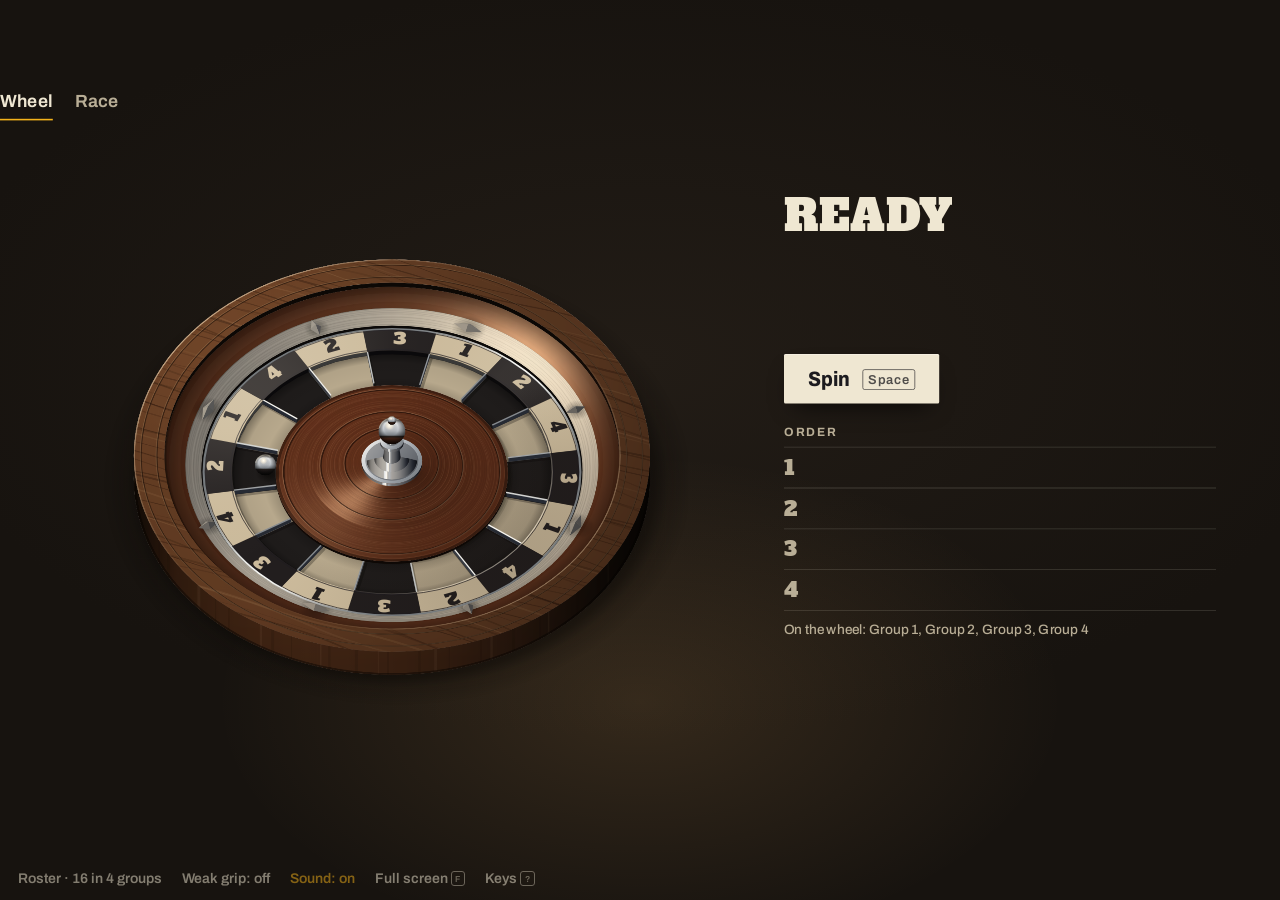
==== commit ab923d8e: "Plain copy, brighter crane, manual handoff to the crane - Remove explanatory and reassuring lines (p" ====
--- a/index.html
+++ b/index.html
@@ -18,8 +18,8 @@
       <button role="radio" id="modeWheel" aria-checked="true">Wheel</button>
       <button role="radio" id="modeRace" aria-checked="false">Race</button>
     </div>
-    <div class="wheelbox"><canvas id="wheel" width="330" height="330" aria-label="Order wheel. The pocket the ball lands in sets the next group."></canvas></div>
-    <div class="racebox"><canvas id="race" width="960" height="440" aria-label="Animal race. The finishing order sets the order of the groups."></canvas></div>
+    <div class="wheelbox"><canvas id="wheel" width="330" height="330" aria-label="Order wheel"></canvas></div>
+    <div class="racebox"><canvas id="race" width="960" height="440" aria-label="Animal race"></canvas></div>
     <button class="go" id="spin"><span id="spinLabel">Spin</span> <kbd>Space</kbd></button>
   </section>
 
@@ -37,7 +37,6 @@
     <div class="base">
       <div class="slot" aria-hidden="true"><i></i></div>
       <button class="start" id="start" aria-label="Start the crane now">START</button>
-      <div class="plate-note" aria-hidden="true">Crane picks at random. Every name has the same odds.</div>
     </div>
   </section>
 
@@ -79,7 +78,7 @@
 
 <nav class="teacher" aria-label="Teacher controls">
   <button id="openRoster">Roster <span id="rosterCount"></span></button>
-  <button id="hard" aria-pressed="false" title="Cans can slip out of the claw. The crane then goes again.">Weak grip: off</button>
+  <button id="hard" aria-pressed="false">Weak grip: off</button>
   <button id="sound" aria-pressed="true">Sound: on</button>
   <button id="full">Full screen <kbd>F</kbd></button>
   <button id="keysBtn">Keys <kbd>?</kbd></button>
@@ -88,12 +87,12 @@
 <div class="keys" id="keys" hidden>
   <div class="keys-sheet" role="dialog" aria-label="Keys">
     <dl>
-      <dt>Space</dt><dd>Spin the wheel, start the race, start the crane now, next group</dd>
+      <dt>Space</dt><dd>Spin · Start · Next</dd>
       <dt>P</dt><dd>Present</dd>
-      <dt>A</dt><dd>Absent. The crane picks again.</dd>
-      <dt>Z</dt><dd>Undo the last mark</dd>
+      <dt>A</dt><dd>Absent</dd>
+      <dt>Z</dt><dd>Undo</dd>
       <dt>F</dt><dd>Full screen</dd>
-      <dt>M</dt><dd>Sound on or off</dd>
+      <dt>M</dt><dd>Sound</dd>
       <dt>R</dt><dd>Roster</dd>
     </dl>
     <button class="go" id="keysClose">Close</button>
@@ -117,13 +116,12 @@
         <button class="btn" id="togglePaste" aria-expanded="false">Paste a list</button>
       </div>
       <div class="paste" id="paste" hidden>
-        <textarea id="pasteText" spellcheck="false" placeholder="One name per line.&#10;A line like “Group 2” starts a new group."></textarea>
+        <textarea id="pasteText" spellcheck="false" placeholder="Group 1&#10;Minjun Kim&#10;Sojeong Lee&#10;Group 2&#10;JeongSeop Park"></textarea>
         <div class="bar">
           <button class="btn go" id="pasteReplace">Replace roster</button>
           <button class="btn" id="pasteAdd">Add to roster</button>
         </div>
       </div>
-      <p class="hint">Tap a name: absent today, no cans. Drag a name: move it to another group. Each group races as its animal.</p>
       <div class="gcols" id="gcols"></div>
       <p class="err" id="rErr" hidden></p>
     </div>
--- a/css/style.css
+++ b/css/style.css
@@ -81,7 +81,6 @@
 .start:active,.start.hit{transform:translateY(6px);box-shadow:0 0 0 5px #2a1c10,0 0 0 7px rgba(255,255,255,.15),0 2px 0 #1a0f08}
 .start.ready{animation:glow 1s ease-in-out infinite alternate}
 @keyframes glow{to{filter:brightness(1.25) drop-shadow(0 0 14px rgba(255,90,70,.8))}}
-.plate-note{font:600 13px/1.3 var(--ui);color:rgba(255,235,220,.8);max-width:26ch}
 
 /* list of the order and picks: typeset rows, no boxes */
 .list{left:980px;top:420px;width:540px}
@@ -134,13 +133,13 @@
 .board-actions{display:flex;gap:18px;margin-top:40px}
 
 /* house lights and letterbox follow the camera */
-.house{position:fixed;inset:0;pointer-events:none;z-index:5;opacity:calc(var(--drama) * .92);
-  background:radial-gradient(ellipse 28% 52% at var(--cx) var(--cy),transparent 55%,rgba(6,5,4,.9) 100%)}
-.bars i{position:fixed;left:0;right:0;height:calc(var(--drama) * 9vh);background:#050405;z-index:6;pointer-events:none}
+.house{position:fixed;inset:0;pointer-events:none;z-index:5;opacity:calc(var(--drama) * .6);
+  background:radial-gradient(ellipse 34% 60% at var(--cx) var(--cy),transparent 60%,rgba(6,5,4,.78) 100%)}
+.bars i{position:fixed;left:0;right:0;height:calc(var(--drama) * 6vh);background:#050405;z-index:6;pointer-events:none}
 .bars i:first-child{top:0}.bars i:last-child{bottom:0}
 
 /* reveal: the name takes the whole room */
-.reveal{position:fixed;inset:0;z-index:30;background:#050405;display:grid;grid-template-columns:minmax(0,.9fr) minmax(0,1.3fr);align-items:center;gap:2vw;padding:6vh 6vw;animation:cut .25s linear}
+.reveal{position:fixed;inset:0;z-index:30;background:radial-gradient(ellipse 60% 70% at 30% 55%,#2a2119,#0d0b0a 70%);display:grid;grid-template-columns:minmax(0,.9fr) minmax(0,1.3fr);align-items:center;gap:2vw;padding:6vh 6vw;animation:cut .25s linear}
 @keyframes cut{from{opacity:0}to{opacity:1}}
 #portrait{width:100%;max-height:78vh;height:auto;aspect-ratio:520/560;display:block;justify-self:center}
 .rv-text{min-width:0}
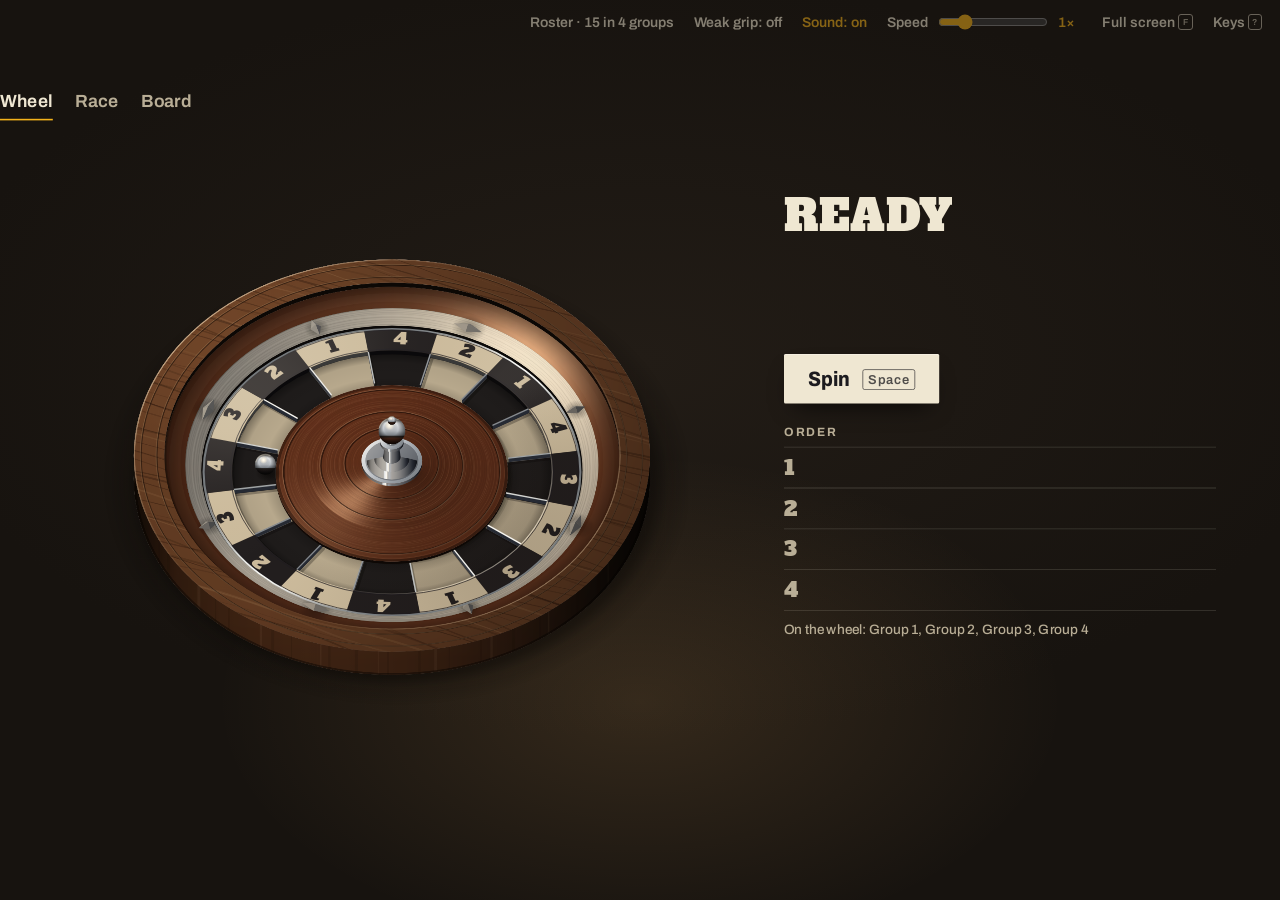
==== commit d75d1566: "Add Board mode, shuffle, picked tray and a game speed slider - Board: a third game. Every name on a " ====
--- a/index.html
+++ b/index.html
@@ -4,7 +4,7 @@
 <meta charset="utf-8">
 <meta name="viewport" content="width=device-width, initial-scale=1, viewport-fit=cover">
 <title>Roll Call Crane</title>
-<meta name="description" content="A wheel or an animal race sets the order of the groups. A crane picks one student's can from each group. If that student is absent, the crane picks again.">
+<meta name="description" content="A classroom picker: a wheel or an animal race sets the group order and a crane picks one student per group, or a light board picks names one at a time.">
 <link rel="preconnect" href="https://fonts.googleapis.com">
 <link rel="preconnect" href="https://fonts.gstatic.com" crossorigin>
 <link rel="stylesheet" href="https://fonts.googleapis.com/css2?family=Alfa+Slab+One&family=Archivo:wdth,wght@62..125,400..900&display=swap">
@@ -14,12 +14,27 @@
 
 <div class="stage" id="stage" tabindex="-1">
   <section class="act-order" aria-label="Order">
-    <div class="modes" role="radiogroup" aria-label="How the order is set">
+    <div class="modes" role="radiogroup" aria-label="Game">
       <button role="radio" id="modeWheel" aria-checked="true">Wheel</button>
       <button role="radio" id="modeRace" aria-checked="false">Race</button>
+      <button role="radio" id="modeBoard" aria-checked="false">Board</button>
     </div>
     <div class="wheelbox"><canvas id="wheel" width="330" height="330" aria-label="Order wheel"></canvas></div>
     <div class="racebox"><canvas id="race" width="960" height="440" aria-label="Animal race"></canvas></div>
+    <div class="boardbox" id="boardbox" aria-label="Light board">
+      <div class="lb-frame">
+        <div class="lb-bulbs bulbs" aria-hidden="true"></div>
+        <div class="lb-grid" role="list"></div>
+        <div class="lb-plate" aria-hidden="true">ROLL CALL</div>
+      </div>
+      <div class="lb-tools">
+        <button id="lbShuffle">Shuffle <kbd>S</kbd></button>
+        <button id="lbEdit" aria-pressed="false">Edit names</button>
+        <button id="lbClear">Clear marks</button>
+        <button id="lbRoster">Load roster</button>
+        <button id="lbCopy">Copy picks</button>
+      </div>
+    </div>
     <button class="go" id="spin"><span id="spinLabel">Spin</span> <kbd>Space</kbd></button>
   </section>
 
@@ -44,6 +59,14 @@
     <h2 id="listHead">Order</h2>
     <ol class="rows" id="rows"></ol>
     <p class="pool" id="pool"></p>
+  </section>
+
+  <section class="tray" id="lbTray" aria-label="Picked">
+    <div class="tray-plate" aria-hidden="true">PICKED</div>
+    <div class="tray-bed">
+      <div class="tray-list" role="list"></div>
+      <div class="tray-absent-wrap" hidden><div class="tray-sub">Absent</div><div class="tray-absent" role="list"></div></div>
+    </div>
   </section>
 
   <div class="caption" aria-live="polite"><b id="msg">POWER ON</b><span id="sub"></span></div>
@@ -80,6 +103,7 @@
   <button id="openRoster">Roster <span id="rosterCount"></span></button>
   <button id="hard" aria-pressed="false">Weak grip: off</button>
   <button id="sound" aria-pressed="true">Sound: on</button>
+  <label class="speed" for="speed">Speed <input type="range" id="speed" min="0.5" max="3" step="0.25" value="1"> <output id="speedOut">1×</output></label>
   <button id="full">Full screen <kbd>F</kbd></button>
   <button id="keysBtn">Keys <kbd>?</kbd></button>
 </nav>
@@ -87,12 +111,14 @@
 <div class="keys" id="keys" hidden>
   <div class="keys-sheet" role="dialog" aria-label="Keys">
     <dl>
-      <dt>Space</dt><dd>Spin · Start · Next</dd>
+      <dt>Space</dt><dd>Spin · Start · Light up · Next</dd>
+      <dt>S</dt><dd>Shuffle the board</dd>
       <dt>P</dt><dd>Present</dd>
       <dt>A</dt><dd>Absent</dd>
       <dt>Z</dt><dd>Undo</dd>
       <dt>F</dt><dd>Full screen</dd>
       <dt>M</dt><dd>Sound</dd>
+      <dt>[ ]</dt><dd>Slower · faster</dd>
       <dt>R</dt><dd>Roster</dd>
     </dl>
     <button class="go" id="keysClose">Close</button>
@@ -116,7 +142,7 @@
         <button class="btn" id="togglePaste" aria-expanded="false">Paste a list</button>
       </div>
       <div class="paste" id="paste" hidden>
-        <textarea id="pasteText" spellcheck="false" placeholder="Group 1&#10;Minjun Kim&#10;Sojeong Lee&#10;Group 2&#10;JeongSeop Park"></textarea>
+        <textarea id="pasteText" spellcheck="false" placeholder="Group 1&#10;Minjun Kim&#10;Sojeong Lee&#10;Group 2&#10;Jeongseop Park"></textarea>
         <div class="bar">
           <button class="btn go" id="pasteReplace">Replace roster</button>
           <button class="btn" id="pasteAdd">Add to roster</button>
@@ -146,6 +172,7 @@
 <script src="js/animals/pangolin.js"></script>
 <script src="js/roulette.js"></script>
 <script src="js/race.js"></script>
+<script src="js/board.js"></script>
 <script src="js/machine.js"></script>
 <script src="js/roster.js"></script>
 <script src="js/game.js"></script>
--- a/css/style.css
+++ b/css/style.css
@@ -161,7 +161,10 @@
 @keyframes stamp{0%{opacity:0;transform:translate(-50%,-50%) rotate(-18deg) scale(2.4)}100%{opacity:.95;transform:translate(-50%,-50%) rotate(-11deg) scale(1)}}
 
 /* teacher controls: small, out of the way */
-.teacher{position:fixed;left:18px;bottom:14px;z-index:40;display:flex;gap:20px;flex-wrap:wrap;font:600 14px var(--ui);color:var(--cream);opacity:.5;transition:opacity .3s}
+.teacher{position:fixed;right:18px;top:12px;z-index:40;display:flex;align-items:center;justify-content:flex-end;gap:20px;flex-wrap:wrap;font:600 14px var(--ui);color:var(--cream);opacity:.5;transition:opacity .3s}
+.speed{display:inline-flex;align-items:center;gap:8px;cursor:pointer}
+.speed input{width:110px;accent-color:var(--mustard);cursor:pointer}
+.speed output{min-width:3ch;font-variant-numeric:tabular-nums;color:var(--mustard)}
 .teacher:hover,.teacher:focus-within{opacity:1}
 .teacher button[aria-pressed="true"]{color:var(--mustard)}
 body.presenting.idle .teacher{opacity:0}
@@ -174,6 +177,106 @@
 .keys dl{display:grid;grid-template-columns:90px 1fr;gap:12px 20px;margin:0 0 26px;font:500 18px var(--ui)}
 .keys dt{font:18px var(--slab)}
 .keys .go{background:var(--ink);color:var(--paper)}
+
+/* ---------- light board (Board mode): a walnut frame of enamel name tiles, tilted toward the room ---------- */
+.boardbox{display:none;position:absolute;left:52px;top:92px;width:1010px;height:760px;perspective:1800px;perspective-origin:50% -10%}
+.lb-frame{position:absolute;left:0;right:0;top:0;bottom:58px;transform:rotateX(13deg);transform-origin:50% 100%;border-radius:16px;
+  background:
+    radial-gradient(ellipse 70% 55% at 28% 8%,rgba(255,214,160,.26),transparent 62%),
+    repeating-linear-gradient(91deg,rgba(0,0,0,.11) 0 2px,transparent 2px 7px,rgba(255,236,210,.05) 7px 8px,transparent 8px 14px),
+    linear-gradient(180deg,#7d4626,#5b2f17 52%,#3b1d0d);
+  box-shadow:inset 0 2px 0 rgba(255,220,180,.38),inset 0 0 0 3px rgba(40,18,6,.55),inset 0 -8px 16px rgba(0,0,0,.5),0 34px 60px -22px rgba(0,0,0,.9),0 70px 100px -50px rgba(0,0,0,.75)}
+.lb-frame::before{content:"";position:absolute;left:6px;right:6px;bottom:-15px;height:15px;border-radius:0 0 14px 14px;background:linear-gradient(180deg,#3d1e0c,#1c0d05)}
+.lb-grid{position:absolute;left:32px;right:32px;top:34px;bottom:56px;display:grid;grid-template-columns:repeat(var(--cols,6),minmax(0,1fr));grid-template-rows:repeat(var(--rows,3),minmax(0,1fr));gap:7px;padding:8px;
+  background:#0d0a09;border-radius:6px;box-shadow:inset 0 4px 10px rgba(0,0,0,.95),0 1px 0 rgba(255,220,180,.22)}
+.lb-grid::after{content:"";position:absolute;inset:0;pointer-events:none;border-radius:6px;z-index:4;
+  background:linear-gradient(112deg,rgba(255,255,255,.11),transparent 28%,transparent 66%,rgba(255,255,255,.05) 78%,transparent 86%)}
+.lb-frame .lb-bulbs{left:46px;right:46px;top:12px}
+.lb-plate{position:absolute;left:50%;bottom:14px;transform:translateX(-50%);white-space:nowrap;padding:7px 26px 5px;font:17px/1 var(--slab);letter-spacing:.22em;color:#3a2410;
+  background:linear-gradient(180deg,#f6dc96,#cf9f44 55%,#9b6a20);border-radius:3px;box-shadow:inset 0 1px 0 rgba(255,255,255,.65),inset 0 -1px 0 rgba(0,0,0,.25),0 2px 4px rgba(0,0,0,.6)}
+.tile{position:relative;display:grid;place-items:center;min-width:0;min-height:0;border-radius:4px;overflow:hidden;padding:6px 8px;
+  transition:background .1s,box-shadow .1s,transform .12s}
+.tile.light{background:linear-gradient(162deg,#fcf5e4,#ecdcbb 55%,#d8c398);color:#2a2024;
+  box-shadow:inset 0 1px 0 #fff,inset 2px 0 0 rgba(255,255,255,.45),inset 0 -3px 0 rgba(96,66,32,.32),0 2px 0 #6c5739,0 4px 6px rgba(0,0,0,.65)}
+.tile.dark{background:linear-gradient(162deg,#3a3332,#211c1d 58%,#141113);color:#efe3c8;
+  box-shadow:inset 0 1px 0 rgba(255,255,255,.2),inset 2px 0 0 rgba(255,255,255,.06),inset 0 -3px 0 rgba(0,0,0,.55),0 2px 0 #060405,0 4px 6px rgba(0,0,0,.65)}
+.nm{display:grid;justify-items:center;text-align:center;line-height:1;max-width:100%;min-width:0}
+.nm b{font:400 var(--tf,22px)/1.02 var(--slab);white-space:nowrap;overflow:hidden;text-overflow:ellipsis;max-width:100%}
+.nm small{font:700 calc(var(--tf,22px) * .46)/1.15 var(--ui);letter-spacing:.09em;text-transform:uppercase;opacity:.72;margin-top:.3em;white-space:nowrap;overflow:hidden;text-overflow:ellipsis;max-width:100%}
+.tile .bulb{position:absolute;top:6px;left:7px;width:7px;height:7px;border-radius:50%;background:radial-gradient(circle at 35% 30%,#fff 0 14%,#a5916d 45%,#4a3b29);box-shadow:0 1px 1px rgba(0,0,0,.5)}
+.tile.lit{background:radial-gradient(ellipse 85% 95% at 50% 42%,#fffbe8 0%,#ffe390 34%,#f4ab20 74%,#b46a06);color:#2a1606;transform:translateZ(10px) scale(1.045);z-index:2;
+  box-shadow:0 0 0 1px rgba(255,242,196,.95),0 0 30px 8px rgba(255,186,64,.72),inset 0 0 20px rgba(255,255,255,.6)}
+.tile.lit .bulb{background:#fffbe8;box-shadow:0 0 10px 4px rgba(255,236,160,.95)}
+.tile.trail{box-shadow:0 0 16px 4px rgba(255,186,64,.38),inset 0 0 0 1px rgba(255,220,150,.4)}
+.tile.win{animation:winglow .55s ease-in-out infinite alternate}
+@keyframes winglow{from{box-shadow:0 0 0 1px rgba(255,242,196,.95),0 0 30px 8px rgba(255,186,64,.72),inset 0 0 20px rgba(255,255,255,.6)}to{box-shadow:0 0 0 3px #fff6d6,0 0 56px 18px rgba(255,200,90,.95),inset 0 0 26px rgba(255,255,255,.85)}}
+.tile.here::after,.tile.absent::after{content:"";position:absolute;inset:0;background:rgba(12,9,8,.6);z-index:1}
+.tile.absent::after{background:rgba(12,9,8,.74)}
+.tile.absent .nm b,.tile.absent .nm small{text-decoration:line-through;text-decoration-thickness:2px}
+.tile .mark{position:absolute;right:7px;bottom:6px;z-index:2;font:400 calc(var(--tf,22px) * .62)/1 var(--slab);padding:.12em .32em .04em;border:2px solid currentColor;border-radius:3px;transform:rotate(-8deg);color:#ff6a55;background:rgba(12,9,8,.35)}
+.tile.here .mark{color:#ffd166}
+.tile .del{position:absolute;top:4px;right:5px;z-index:3;width:24px;height:24px;border-radius:50%;background:rgba(12,9,8,.7);color:#fff;font-size:16px;line-height:1}
+.tile .del:hover{background:var(--tomato)}
+.tile.add{background:transparent;border:2px dashed rgba(239,231,210,.42);box-shadow:none}
+.tile.add input{width:100%;height:100%;min-width:0;background:transparent;border:0;color:var(--cream);text-align:center;font:600 calc(var(--tf,22px) * .62) var(--ui)}
+.tile.add input:focus{outline:none}
+.tile.add:focus-within{border-color:var(--mustard)}
+.lb-tools{position:absolute;left:0;right:0;bottom:0;display:flex;justify-content:center;gap:28px;font:600 16px var(--ui);color:var(--cream-2)}
+.lb-tools button:hover{color:var(--cream)}
+.lb-tools button[aria-pressed="true"]{color:var(--mustard)}
+.lb-tools button.arm{color:var(--tomato)}
+body[data-mode="board"] .wheelbox,body[data-mode="board"] .racebox{display:none}
+body[data-mode="board"] .boardbox{display:block}
+body[data-mode="board"] .caption{left:1112px;top:118px;width:440px}
+body[data-mode="board"] #spin{left:1112px;top:300px}
+body[data-mode="board"] .list{left:1112px;top:400px;width:440px}
+body[data-mode="board"] #hard{display:none}
+body.flow .boardbox,body.flow[data-mode="board"] .boardbox{position:relative;left:auto;top:auto;width:100%;height:auto;aspect-ratio:.8}
+body.flow .lb-frame{bottom:44px;border-radius:12px}
+body.flow .lb-grid{left:12px;right:12px;top:26px;bottom:40px;gap:5px;padding:5px}
+body.flow .lb-frame .lb-bulbs{left:24px;right:24px;top:9px}
+body.flow .lb-plate{font-size:11px;letter-spacing:.18em;padding:5px 14px 3px;bottom:9px;white-space:nowrap}
+body.flow .lb-tools{font-size:13px;gap:16px;white-space:nowrap}
+
+/* the picked tray: a walnut box with a felt bed beside the board */
+.tray{display:none;left:1112px;top:392px;width:440px;height:476px;border-radius:12px;padding:40px 16px 16px;
+  background:
+    radial-gradient(ellipse 70% 55% at 28% 6%,rgba(255,214,160,.24),transparent 62%),
+    repeating-linear-gradient(91deg,rgba(0,0,0,.11) 0 2px,transparent 2px 7px,rgba(255,236,210,.05) 7px 8px,transparent 8px 14px),
+    linear-gradient(180deg,#7d4626,#5b2f17 52%,#3b1d0d);
+  box-shadow:inset 0 2px 0 rgba(255,220,180,.38),inset 0 0 0 3px rgba(40,18,6,.55),0 30px 50px -22px rgba(0,0,0,.9)}
+.tray-plate{position:absolute;left:50%;top:10px;transform:translateX(-50%);padding:6px 22px 4px;font:15px/1 var(--slab);letter-spacing:.22em;color:#3a2410;white-space:nowrap;
+  background:linear-gradient(180deg,#f6dc96,#cf9f44 55%,#9b6a20);border-radius:3px;box-shadow:inset 0 1px 0 rgba(255,255,255,.65),0 2px 4px rgba(0,0,0,.6)}
+.tray-bed{height:100%;overflow:auto;border-radius:6px;padding:10px;
+  background:radial-gradient(ellipse 90% 70% at 35% 20%,#2c4a3a,#1a2e24 70%,#12211a);box-shadow:inset 0 4px 12px rgba(0,0,0,.85),inset 0 0 0 1px rgba(0,0,0,.5)}
+.tray-list{display:grid;gap:7px;grid-template-columns:minmax(0,1fr)}
+.tray-list.two{grid-template-columns:repeat(2,minmax(0,1fr))}
+.tray-list.three{grid-template-columns:repeat(3,minmax(0,1fr))}
+.tray-list .tile.mini{height:54px;--tf:24px}
+.tray-list.two .tile.mini{height:46px;--tf:20px}
+.tray-list.three .tile.mini{height:38px;--tf:15px;padding:0 8px;gap:6px}
+.tray-list.three .tile.mini .nm small{display:none}
+.tray-sub{margin:14px 2px 6px;font:700 12px var(--ui);letter-spacing:.16em;text-transform:uppercase;color:rgba(239,231,210,.6)}
+.tray-absent{display:grid;gap:6px;grid-template-columns:repeat(2,minmax(0,1fr))}
+.tile.mini{display:flex;align-items:center;justify-content:flex-start;gap:10px;height:42px;padding:0 12px;--tf:19px;
+  background:linear-gradient(162deg,#fcf5e4,#ecdcbb 55%,#d8c398);color:#2a2024;
+  box-shadow:inset 0 1px 0 #fff,inset 0 -3px 0 rgba(96,66,32,.32),0 2px 0 #6c5739,0 4px 6px rgba(0,0,0,.6)}
+.tile.mini .bulb{display:none}
+.tile.mini .nm{display:flex;align-items:baseline;gap:.4em;justify-items:start;min-width:0}
+.tile.mini .nm small{margin-top:0}
+.tray .tile.here::after{display:none}
+.tray .tile.mini .mark{position:static;transform:rotate(-6deg);flex:none;font-size:15px;color:#b4261a;background:transparent;border-width:2px}
+.tray .tile.mini.absent{height:34px;--tf:15px;background:linear-gradient(162deg,#3a3332,#211c1d);color:#9d9285}
+.tray .tile.mini.absent::after{display:none}
+.tile.landed{animation:landed .45s cubic-bezier(.2,1.6,.4,1)}
+@keyframes landed{0%{transform:scale(1.12)}100%{transform:none}}
+.tile.flying{position:fixed;z-index:45;margin:0;pointer-events:none;transform-origin:0 0;
+  box-shadow:0 30px 50px rgba(0,0,0,.6),0 0 34px 8px rgba(255,190,80,.55)}
+.tile.flying .del{display:none}
+body[data-mode="board"] .tray{display:block}
+body[data-mode="board"] .list{display:none}
+body.flow .tray,body.flow[data-mode="board"] .tray{position:relative;left:auto;top:auto;width:100%;height:auto;min-height:160px;max-height:none}
+body.flow .tray-bed{height:auto;min-height:100px}
 
 /* ---------- roster sheet: a register, hairline rules ---------- */
 .modal{position:fixed;inset:0;z-index:60;background:rgba(14,13,16,.62);display:grid;place-items:center;padding:16px}
@@ -246,6 +349,7 @@
 body.flow .caption{order:1}
 body.flow .cabinet{order:2}
 body.flow .list{order:3}
+body.flow .tray{order:3}
 body.flow .teacher{left:0;right:0;bottom:0;padding:10px 16px calc(10px + env(safe-area-inset-bottom,0px));background:var(--room);opacity:.95;gap:10px 18px}
 body.flow .stage{padding-bottom:130px}
 body.flow .act-order{display:flex;flex-direction:column;gap:16px}
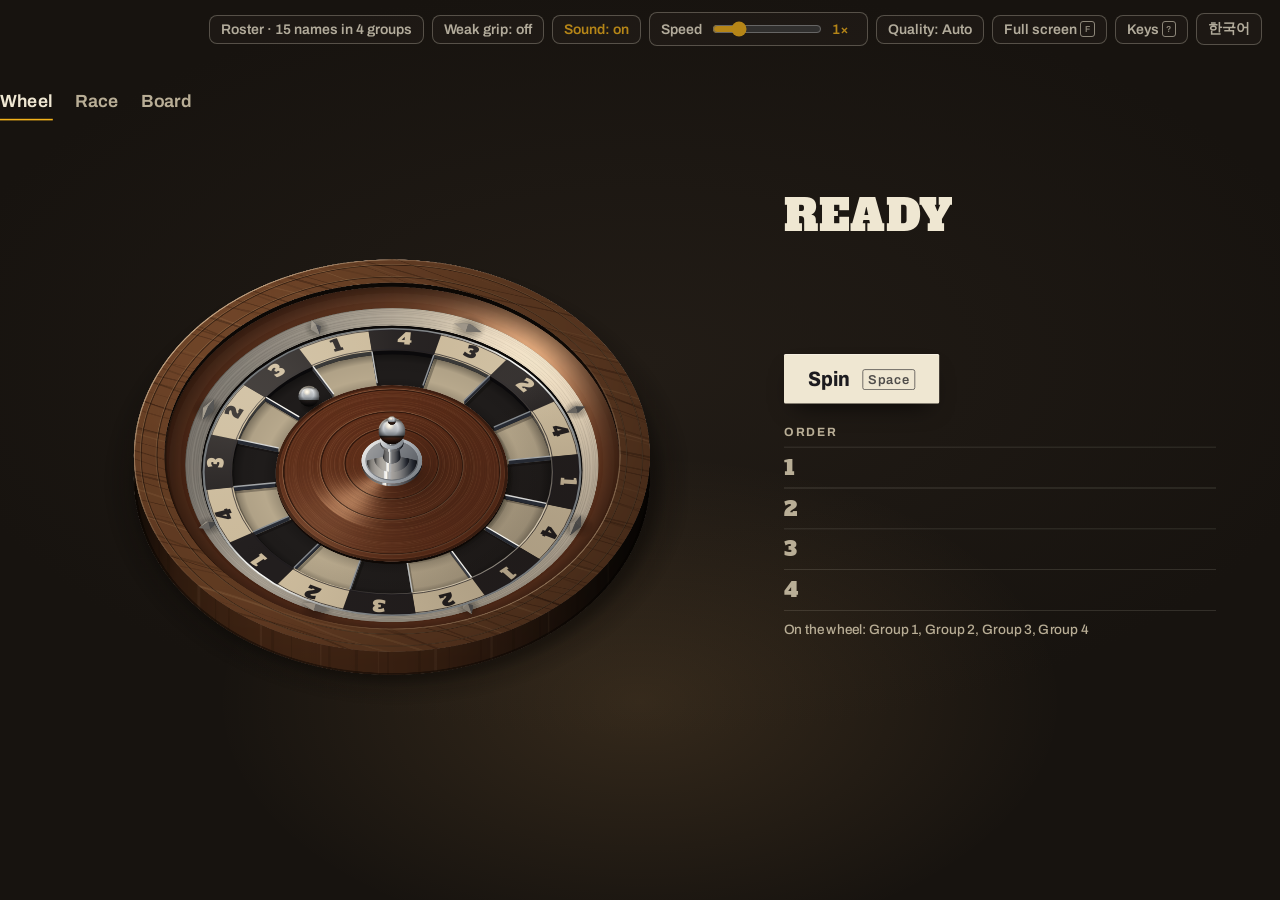
==== commit 28f9c0a2: "Korean/English UI, lag governor, clearer roll call, board review fixes - Language switch (English / " ====
--- a/index.html
+++ b/index.html
@@ -15,24 +15,24 @@
 <div class="stage" id="stage" tabindex="-1">
   <section class="act-order" aria-label="Order">
     <div class="modes" role="radiogroup" aria-label="Game">
-      <button role="radio" id="modeWheel" aria-checked="true">Wheel</button>
-      <button role="radio" id="modeRace" aria-checked="false">Race</button>
-      <button role="radio" id="modeBoard" aria-checked="false">Board</button>
+      <button role="radio" id="modeWheel" aria-checked="true" data-i18n="mode.wheel">Wheel</button>
+      <button role="radio" id="modeRace" aria-checked="false" data-i18n="mode.race">Race</button>
+      <button role="radio" id="modeBoard" aria-checked="false" data-i18n="mode.board">Board</button>
     </div>
     <div class="wheelbox"><canvas id="wheel" width="330" height="330" aria-label="Order wheel"></canvas></div>
     <div class="racebox"><canvas id="race" width="960" height="440" aria-label="Animal race"></canvas></div>
-    <div class="boardbox" id="boardbox" aria-label="Light board">
+    <div class="boardbox" id="boardbox" role="region" aria-label="Light board">
       <div class="lb-frame">
         <div class="lb-bulbs bulbs" aria-hidden="true"></div>
         <div class="lb-grid" role="list"></div>
-        <div class="lb-plate" aria-hidden="true">ROLL CALL</div>
+        <div class="lb-plate" aria-hidden="true" data-i18n="plate">ROLL CALL</div>
       </div>
       <div class="lb-tools">
-        <button id="lbShuffle">Shuffle <kbd>S</kbd></button>
-        <button id="lbEdit" aria-pressed="false">Edit names</button>
-        <button id="lbClear">Clear marks</button>
-        <button id="lbRoster">Load roster</button>
-        <button id="lbCopy">Copy picks</button>
+        <button id="lbShuffle"><span data-i18n="btn.shuffle">Shuffle</span> <kbd>S</kbd></button>
+        <button id="lbEdit" aria-pressed="false" data-i18n="btn.edit">Edit names</button>
+        <button id="lbClear" data-i18n="btn.clear">Clear marks</button>
+        <button id="lbRoster" data-i18n="btn.load">Load roster</button>
+        <button id="lbCopy" data-i18n="btn.copy">Copy picks</button>
       </div>
     </div>
     <button class="go" id="spin"><span id="spinLabel">Spin</span> <kbd>Space</kbd></button>
@@ -51,7 +51,7 @@
     </div>
     <div class="base">
       <div class="slot" aria-hidden="true"><i></i></div>
-      <button class="start" id="start" aria-label="Start the crane now">START</button>
+      <button class="start" id="start" aria-label="Start the crane now" data-i18n="btn.start">START</button>
     </div>
   </section>
 
@@ -62,21 +62,21 @@
   </section>
 
   <section class="tray" id="lbTray" aria-label="Picked">
-    <div class="tray-plate" aria-hidden="true">PICKED</div>
+    <div class="tray-plate" aria-hidden="true" data-i18n="tray.picked">PICKED</div>
     <div class="tray-bed">
       <div class="tray-list" role="list"></div>
-      <div class="tray-absent-wrap" hidden><div class="tray-sub">Absent</div><div class="tray-absent" role="list"></div></div>
+      <div class="tray-absent-wrap" hidden><div class="tray-sub" data-i18n="tray.absent">Absent</div><div class="tray-absent" role="list"></div></div>
     </div>
   </section>
 
-  <div class="caption" aria-live="polite"><b id="msg">POWER ON</b><span id="sub"></span></div>
+  <div class="caption" aria-live="polite"><b id="msg" data-i18n="s.power">POWER ON</b><span id="sub"></span></div>
 
   <div class="board" id="board" hidden>
-    <h2>Roll call <span id="boardDate"></span></h2>
+    <h2><span data-i18n="board.title">Roll call</span> <span id="boardDate"></span></h2>
     <ol class="rows big" id="boardRows"></ol>
     <div class="board-actions">
-      <button class="go" id="copy">Copy list</button>
-      <button class="go ghost" id="again">Run again</button>
+      <button class="go" id="copy" data-i18n="btn.copylist">Copy list</button>
+      <button class="go ghost" id="again" data-i18n="btn.again">Run again</button>
     </div>
   </div>
 </div>
@@ -88,64 +88,65 @@
   <canvas id="portrait" width="520" height="560" aria-hidden="true"></canvas>
   <div class="rv-text">
     <div class="rv-group" id="rvGroup"></div>
-    <div class="rv-name"><span id="rvFirst"></span><span id="rvLast"></span></div>
+    <div class="rv-name"><span id="rvFirst"></span><span id="rvLast"></span><div class="stamp" id="stamp"></div></div>
     <div class="rv-next" id="rvNext"></div>
   </div>
-  <div class="stamp" id="stamp"></div>
   <div class="rv-keys" id="rvKeys">
-    <button id="here">Present <kbd>P</kbd></button>
-    <button id="absent">Absent <kbd>A</kbd></button>
-    <button id="undo" hidden>Undo <kbd>Z</kbd></button>
+    <button id="here"><span data-i18n="btn.present">Present</span> <kbd>P</kbd></button>
+    <button id="absent"><span data-i18n="btn.absent">Absent</span> <kbd>A</kbd></button>
+    <button id="undo" hidden><span data-i18n="btn.undo">Undo</span> <kbd>Z</kbd></button>
   </div>
 </div>
 
 <nav class="teacher" aria-label="Teacher controls">
-  <button id="openRoster">Roster <span id="rosterCount"></span></button>
+  <button id="openRoster"><span data-i18n="bar.roster">Roster</span> <span id="rosterCount"></span></button>
   <button id="hard" aria-pressed="false">Weak grip: off</button>
   <button id="sound" aria-pressed="true">Sound: on</button>
-  <label class="speed" for="speed">Speed <input type="range" id="speed" min="0.5" max="3" step="0.25" value="1"> <output id="speedOut">1×</output></label>
-  <button id="full">Full screen <kbd>F</kbd></button>
-  <button id="keysBtn">Keys <kbd>?</kbd></button>
+  <label class="speed" for="speed"><span data-i18n="bar.speed">Speed</span> <input type="range" id="speed" min="0.5" max="3" step="0.25" value="1"> <output id="speedOut">1×</output></label>
+  <button id="quality">Quality: Auto</button>
+  <button id="full"><span data-i18n="bar.full">Full screen</span> <kbd>F</kbd></button>
+  <button id="keysBtn"><span data-i18n="bar.keys">Keys</span> <kbd>?</kbd></button>
+  <button id="lang" lang="ko" data-i18n="bar.lang">한국어</button>
 </nav>
 
 <div class="keys" id="keys" hidden>
   <div class="keys-sheet" role="dialog" aria-label="Keys">
     <dl>
-      <dt>Space</dt><dd>Spin · Start · Light up · Next</dd>
-      <dt>S</dt><dd>Shuffle the board</dd>
-      <dt>P</dt><dd>Present</dd>
-      <dt>A</dt><dd>Absent</dd>
-      <dt>Z</dt><dd>Undo</dd>
-      <dt>F</dt><dd>Full screen</dd>
-      <dt>M</dt><dd>Sound</dd>
-      <dt>[ ]</dt><dd>Slower · faster</dd>
-      <dt>R</dt><dd>Roster</dd>
+      <dt>Space</dt><dd data-i18n="keys.space">Spin · Start · Light up · Next</dd>
+      <dt>S</dt><dd data-i18n="keys.s">Shuffle the board</dd>
+      <dt>P</dt><dd data-i18n="keys.p">Present</dd>
+      <dt>A</dt><dd data-i18n="keys.a">Absent</dd>
+      <dt>Z</dt><dd data-i18n="keys.z">Undo</dd>
+      <dt>F</dt><dd data-i18n="keys.f">Full screen</dd>
+      <dt>M</dt><dd data-i18n="keys.m">Sound</dd>
+      <dt>[ ]</dt><dd data-i18n="keys.speed">Slower · faster</dd>
+      <dt>R</dt><dd data-i18n="keys.r">Roster</dd>
     </dl>
-    <button class="go" id="keysClose">Close</button>
+    <button class="go" id="keysClose" data-i18n="btn.close">Close</button>
   </div>
 </div>
 
 <div class="modal" id="modal" hidden>
   <div class="sheet" role="dialog" aria-modal="true" aria-labelledby="rosterTitle">
     <div class="sheet-head">
-      <h2 id="rosterTitle">Roster</h2>
+      <h2 id="rosterTitle" data-i18n="r.title">Roster</h2>
       <span class="count" id="rCount"></span>
     </div>
     <div class="sheet-body">
       <div class="bar">
         <div class="stepper" aria-label="Number of groups">
-          <button id="gMinus" aria-label="Fewer groups">−</button>
+          <button id="gMinus" aria-label="Fewer groups" data-i18n-label="r.fewer">−</button>
           <output id="gOut">4 groups</output>
-          <button id="gPlus" aria-label="More groups">+</button>
+          <button id="gPlus" aria-label="More groups" data-i18n-label="r.more">+</button>
         </div>
-        <button class="btn" id="shuffle">Shuffle names into groups</button>
-        <button class="btn" id="togglePaste" aria-expanded="false">Paste a list</button>
+        <button class="btn" id="shuffle" data-i18n="r.shuffle">Shuffle names into groups</button>
+        <button class="btn" id="togglePaste" aria-expanded="false" data-i18n="r.paste">Paste a list</button>
       </div>
       <div class="paste" id="paste" hidden>
         <textarea id="pasteText" spellcheck="false" placeholder="Group 1&#10;Minjun Kim&#10;Sojeong Lee&#10;Group 2&#10;Jeongseop Park"></textarea>
         <div class="bar">
-          <button class="btn go" id="pasteReplace">Replace roster</button>
-          <button class="btn" id="pasteAdd">Add to roster</button>
+          <button class="btn go" id="pasteReplace" data-i18n="r.replace">Replace roster</button>
+          <button class="btn" id="pasteAdd" data-i18n="r.addto">Add to roster</button>
         </div>
       </div>
       <div class="gcols" id="gcols"></div>
@@ -154,7 +155,7 @@
     <div class="sheet-foot">
       <button class="btn" id="rDefault">Restore class list</button>
       <div class="right">
-        <button class="btn" id="rCancel">Cancel</button>
+        <button class="btn" id="rCancel" data-i18n="r.cancel">Cancel</button>
         <button class="btn go" id="rSave">Save and start over</button>
       </div>
     </div>
@@ -164,6 +165,7 @@
 <script src="lib/matter.min.js"></script>
 <script src="js/sfx.js"></script>
 <script src="js/art.js"></script>
+<script src="js/i18n.js"></script>
 <script src="js/animals/kit.js"></script>
 <script src="js/animals/redpanda.js"></script>
 <script src="js/animals/turtle.js"></script>
--- a/css/style.css
+++ b/css/style.css
@@ -7,8 +7,8 @@
   --room:#17130f; --room-2:#221c16; --cream:#efe7d2; --cream-2:#b9ae96; --ink:#1c1b1f; --paper:#fbf8f1;
   --lamp:#ffe9c4; --tomato:#e2372c; --cabinet:#c9332a; --cobalt:#2447b5; --mustard:#f3b21b; --mint:#46b089;
   --present:#17835c; --steel:#6b7178; --wall:#f2f1ee;
-  --slab:"Alfa Slab One",Rockwell,Georgia,serif;
-  --ui:"Archivo","Helvetica Neue",Arial,sans-serif;
+  --slab:"Alfa Slab One","Black Han Sans",Rockwell,Georgia,serif;
+  --ui:"Archivo","Noto Sans KR","Malgun Gothic","Helvetica Neue",Arial,sans-serif;
   --fit:1; --drama:0; --cx:50%; --cy:50%;
   color-scheme:dark;
 }
@@ -133,10 +133,10 @@
 .board-actions{display:flex;gap:18px;margin-top:40px}
 
 /* house lights and letterbox follow the camera */
-.house{position:fixed;inset:0;pointer-events:none;z-index:5;opacity:calc(var(--drama) * .6);
-  background:radial-gradient(ellipse 34% 60% at var(--cx) var(--cy),transparent 60%,rgba(6,5,4,.78) 100%)}
-.bars i{position:fixed;left:0;right:0;height:calc(var(--drama) * 6vh);background:#050405;z-index:6;pointer-events:none}
-.bars i:first-child{top:0}.bars i:last-child{bottom:0}
+.house{position:fixed;inset:0;pointer-events:none;z-index:5;opacity:0;will-change:opacity;
+  background:radial-gradient(ellipse 34% 60% at var(--cx,50%) var(--cy,50%),transparent 60%,rgba(6,5,4,.78) 100%)}
+.bars i{position:fixed;left:0;right:0;height:6vh;background:#050405;z-index:6;pointer-events:none;transform:scaleY(0);will-change:transform}
+.bars i:first-child{top:0;transform-origin:50% 0}.bars i:last-child{bottom:0;transform-origin:50% 100%}
 
 /* reveal: the name takes the whole room */
 .reveal{position:fixed;inset:0;z-index:30;background:radial-gradient(ellipse 60% 70% at 30% 55%,#2a2119,#0d0b0a 70%);display:grid;grid-template-columns:minmax(0,.9fr) minmax(0,1.3fr);align-items:center;gap:2vw;padding:6vh 6vw;animation:cut .25s linear}
@@ -152,16 +152,23 @@
 @keyframes namein{from{opacity:0;transform:translateY(.12em)}to{opacity:1;transform:none}}
 .rv-next{margin-top:4vh;font:500 clamp(16px,1.6vw,26px) var(--ui);color:var(--cream-2);min-height:1.3em}
 .rv-next .bar{display:block;height:3px;margin-top:10px;background:var(--mustard);transform-origin:0 50%}
-.rv-keys{position:fixed;right:4vw;bottom:4vh;display:flex;gap:26px;font:600 18px var(--ui);color:var(--cream);opacity:0;transition:opacity .4s}
-.rv-keys.on{opacity:.8}
-.rv-keys button:hover{color:#fff}
-.stamp{position:fixed;left:62%;top:58%;z-index:31;font:clamp(40px,6vw,96px)/1 var(--slab);padding:.08em .28em .02em;border:.08em solid currentColor;border-radius:.12em;transform:translate(-50%,-50%) rotate(-11deg);opacity:0;pointer-events:none;mix-blend-mode:screen}
-.stamp.ok{color:#3fcf92}.stamp.no{color:#ff5a47}
+.rv-keys{position:fixed;right:4vw;bottom:4vh;display:flex;gap:16px;font:700 20px var(--ui);color:var(--cream);opacity:0;transition:opacity .4s}
+.rv-keys.on{opacity:1}
+.rv-keys button{padding:14px 24px;border:2px solid rgba(239,231,210,.55);border-radius:10px;background:rgba(239,231,210,.06);display:inline-flex;align-items:center;gap:10px}
+.rv-keys button:hover{background:rgba(239,231,210,.14);color:#fff}
+.rv-keys #here{border-color:#46e0a0;color:#7ef0c0}
+.rv-keys #absent{border-color:#ff6a55;color:#ff8a78}
+.rv-name{position:relative}
+.stamp{position:absolute;left:46%;top:52%;z-index:3;font:clamp(44px,6.4vw,110px)/1 var(--slab);padding:.1em .3em .04em;border:.09em solid currentColor;border-radius:.12em;transform:translate(-50%,-50%) rotate(-11deg);opacity:0;pointer-events:none;white-space:nowrap;
+  background:rgba(10,8,9,.55);box-shadow:0 0 0 .04em rgba(10,8,9,.4),0 12px 30px rgba(0,0,0,.5);text-shadow:0 2px 0 rgba(0,0,0,.35)}
+.stamp.ok{color:#46e0a0}.stamp.no{color:#ff5a47}
 .stamp.go{animation:stamp .22s cubic-bezier(.3,1.4,.6,1) forwards}
 @keyframes stamp{0%{opacity:0;transform:translate(-50%,-50%) rotate(-18deg) scale(2.4)}100%{opacity:.95;transform:translate(-50%,-50%) rotate(-11deg) scale(1)}}
 
 /* teacher controls: small, out of the way */
-.teacher{position:fixed;right:18px;top:12px;z-index:40;display:flex;align-items:center;justify-content:flex-end;gap:20px;flex-wrap:wrap;font:600 14px var(--ui);color:var(--cream);opacity:.5;transition:opacity .3s}
+.teacher{position:fixed;right:18px;top:12px;z-index:40;display:flex;align-items:center;justify-content:flex-end;gap:8px;flex-wrap:wrap;font:600 14px var(--ui);color:var(--cream);opacity:.72;transition:opacity .3s}
+.teacher>button,.teacher>.speed{padding:6px 11px;border:1px solid rgba(239,231,210,.38);border-radius:8px;background:rgba(239,231,210,.04)}
+.teacher>button:hover,.teacher>.speed:hover{border-color:rgba(239,231,210,.75);background:rgba(239,231,210,.1)}
 .speed{display:inline-flex;align-items:center;gap:8px;cursor:pointer}
 .speed input{width:110px;accent-color:var(--mustard);cursor:pointer}
 .speed output{min-width:3ch;font-variant-numeric:tabular-nums;color:var(--mustard)}
@@ -179,21 +186,25 @@
 .keys .go{background:var(--ink);color:var(--paper)}
 
 /* ---------- light board (Board mode): a walnut frame of enamel name tiles, tilted toward the room ---------- */
-.boardbox{display:none;position:absolute;left:52px;top:92px;width:1010px;height:760px;perspective:1800px;perspective-origin:50% -10%}
-.lb-frame{position:absolute;left:0;right:0;top:0;bottom:58px;transform:rotateX(13deg);transform-origin:50% 100%;border-radius:16px;
+.boardbox{display:none;position:absolute;left:52px;top:92px;width:1010px;height:760px;perspective:1400px;perspective-origin:50% -10%}
+.lb-frame{position:absolute;left:0;right:0;top:0;bottom:66px;transform:rotateX(17deg);transform-origin:50% 100%;border-radius:16px;
   background:
     radial-gradient(ellipse 70% 55% at 28% 8%,rgba(255,214,160,.26),transparent 62%),
     repeating-linear-gradient(91deg,rgba(0,0,0,.11) 0 2px,transparent 2px 7px,rgba(255,236,210,.05) 7px 8px,transparent 8px 14px),
     linear-gradient(180deg,#7d4626,#5b2f17 52%,#3b1d0d);
   box-shadow:inset 0 2px 0 rgba(255,220,180,.38),inset 0 0 0 3px rgba(40,18,6,.55),inset 0 -8px 16px rgba(0,0,0,.5),0 34px 60px -22px rgba(0,0,0,.9),0 70px 100px -50px rgba(0,0,0,.75)}
-.lb-frame::before{content:"";position:absolute;left:6px;right:6px;bottom:-15px;height:15px;border-radius:0 0 14px 14px;background:linear-gradient(180deg,#3d1e0c,#1c0d05)}
+.lb-frame::before{content:"";position:absolute;left:6px;right:6px;bottom:-18px;height:18px;border-radius:0 0 14px 14px;background:linear-gradient(180deg,#3d1e0c,#1c0d05)}
+.lb-frame::after{content:"";position:absolute;left:4%;right:4%;bottom:-46px;height:40px;z-index:-1;background:radial-gradient(closest-side,rgba(0,0,0,.65),transparent)}
+.lb-grid::before{content:"";position:absolute;inset:0;z-index:3;pointer-events:none;border-radius:6px;mix-blend-mode:multiply;background:radial-gradient(ellipse 100% 120% at 24% -6%,#fffaf0,#ece4d8 45%,#8d8379)}
+.socket{border-radius:4px;background:linear-gradient(162deg,#1a1615,#0f0c0c);box-shadow:inset 0 2px 5px rgba(0,0,0,.85),inset 0 -1px 0 rgba(255,220,180,.05)}
 .lb-grid{position:absolute;left:32px;right:32px;top:34px;bottom:56px;display:grid;grid-template-columns:repeat(var(--cols,6),minmax(0,1fr));grid-template-rows:repeat(var(--rows,3),minmax(0,1fr));gap:7px;padding:8px;
   background:#0d0a09;border-radius:6px;box-shadow:inset 0 4px 10px rgba(0,0,0,.95),0 1px 0 rgba(255,220,180,.22)}
 .lb-grid::after{content:"";position:absolute;inset:0;pointer-events:none;border-radius:6px;z-index:4;
   background:linear-gradient(112deg,rgba(255,255,255,.11),transparent 28%,transparent 66%,rgba(255,255,255,.05) 78%,transparent 86%)}
 .lb-frame .lb-bulbs{left:46px;right:46px;top:12px}
-.lb-plate{position:absolute;left:50%;bottom:14px;transform:translateX(-50%);white-space:nowrap;padding:7px 26px 5px;font:17px/1 var(--slab);letter-spacing:.22em;color:#3a2410;
-  background:linear-gradient(180deg,#f6dc96,#cf9f44 55%,#9b6a20);border-radius:3px;box-shadow:inset 0 1px 0 rgba(255,255,255,.65),inset 0 -1px 0 rgba(0,0,0,.25),0 2px 4px rgba(0,0,0,.6)}
+.lb-plate{position:absolute;left:50%;bottom:14px;transform:translateX(-50%);white-space:nowrap;padding:6px 34px 4px;font:17px/1 var(--slab);letter-spacing:.22em;color:#4a3214;
+  background:linear-gradient(180deg,#d9b469,#a87b33 55%,#7a5520);border-radius:2px;text-shadow:0 1px 0 rgba(255,236,190,.55),0 -1px 0 rgba(40,24,6,.35);
+  box-shadow:inset 0 1px 0 rgba(255,236,190,.45),inset 0 -1px 0 rgba(40,24,6,.4),0 1px 0 rgba(0,0,0,.5)}
 .tile{position:relative;display:grid;place-items:center;min-width:0;min-height:0;border-radius:4px;overflow:hidden;padding:6px 8px;
   transition:background .1s,box-shadow .1s,transform .12s}
 .tile.light{background:linear-gradient(162deg,#fcf5e4,#ecdcbb 55%,#d8c398);color:#2a2024;
@@ -204,10 +215,10 @@
 .nm b{font:400 var(--tf,22px)/1.02 var(--slab);white-space:nowrap;overflow:hidden;text-overflow:ellipsis;max-width:100%}
 .nm small{font:700 calc(var(--tf,22px) * .46)/1.15 var(--ui);letter-spacing:.09em;text-transform:uppercase;opacity:.72;margin-top:.3em;white-space:nowrap;overflow:hidden;text-overflow:ellipsis;max-width:100%}
 .tile .bulb{position:absolute;top:6px;left:7px;width:7px;height:7px;border-radius:50%;background:radial-gradient(circle at 35% 30%,#fff 0 14%,#a5916d 45%,#4a3b29);box-shadow:0 1px 1px rgba(0,0,0,.5)}
-.tile.lit{background:radial-gradient(ellipse 85% 95% at 50% 42%,#fffbe8 0%,#ffe390 34%,#f4ab20 74%,#b46a06);color:#2a1606;transform:translateZ(10px) scale(1.045);z-index:2;
+.tile.lit{background:radial-gradient(ellipse 85% 95% at 50% 42%,#fffbe8 0%,#ffe390 34%,#f4ab20 74%,#b46a06);color:#2a1606;transform:translateZ(10px) scale(1.045);z-index:5;
   box-shadow:0 0 0 1px rgba(255,242,196,.95),0 0 30px 8px rgba(255,186,64,.72),inset 0 0 20px rgba(255,255,255,.6)}
 .tile.lit .bulb{background:#fffbe8;box-shadow:0 0 10px 4px rgba(255,236,160,.95)}
-.tile.trail{box-shadow:0 0 16px 4px rgba(255,186,64,.38),inset 0 0 0 1px rgba(255,220,150,.4)}
+.tile.trail{z-index:4;box-shadow:0 0 16px 4px rgba(255,186,64,.38),inset 0 0 0 1px rgba(255,220,150,.4)}
 .tile.win{animation:winglow .55s ease-in-out infinite alternate}
 @keyframes winglow{from{box-shadow:0 0 0 1px rgba(255,242,196,.95),0 0 30px 8px rgba(255,186,64,.72),inset 0 0 20px rgba(255,255,255,.6)}to{box-shadow:0 0 0 3px #fff6d6,0 0 56px 18px rgba(255,200,90,.95),inset 0 0 26px rgba(255,255,255,.85)}}
 .tile.here::after,.tile.absent::after{content:"";position:absolute;inset:0;background:rgba(12,9,8,.6);z-index:1}
@@ -221,10 +232,12 @@
 .tile.add input{width:100%;height:100%;min-width:0;background:transparent;border:0;color:var(--cream);text-align:center;font:600 calc(var(--tf,22px) * .62) var(--ui)}
 .tile.add input:focus{outline:none}
 .tile.add:focus-within{border-color:var(--mustard)}
-.lb-tools{position:absolute;left:0;right:0;bottom:0;display:flex;justify-content:center;gap:28px;font:600 16px var(--ui);color:var(--cream-2)}
-.lb-tools button:hover{color:var(--cream)}
+.lb-tools{position:absolute;left:0;right:0;bottom:0;display:flex;justify-content:center;gap:10px;font:600 16px var(--ui);color:var(--cream)}
+.lb-tools button{padding:8px 14px;border:1px solid rgba(239,231,210,.4);border-radius:8px;background:rgba(239,231,210,.04)}
+.lb-tools button:hover{border-color:rgba(239,231,210,.8);background:rgba(239,231,210,.1)}
+.lb-tools button:disabled{opacity:.35}
 .lb-tools button[aria-pressed="true"]{color:var(--mustard)}
-.lb-tools button.arm{color:var(--tomato)}
+.lb-tools button.arm{color:#ff8a78;border-color:#ff6a55}
 body[data-mode="board"] .wheelbox,body[data-mode="board"] .racebox{display:none}
 body[data-mode="board"] .boardbox{display:block}
 body[data-mode="board"] .caption{left:1112px;top:118px;width:440px}
@@ -232,7 +245,11 @@
 body[data-mode="board"] .list{left:1112px;top:400px;width:440px}
 body[data-mode="board"] #hard{display:none}
 body.flow .boardbox,body.flow[data-mode="board"] .boardbox{position:relative;left:auto;top:auto;width:100%;height:auto;aspect-ratio:.8}
-body.flow .lb-frame{bottom:44px;border-radius:12px}
+body.flow .lb-frame{bottom:50px;border-radius:12px}
+body.flow .boardbox{perspective:610px}
+body.flow .nm small{font-size:max(8.5px,calc(var(--tf) * .46));letter-spacing:.04em}
+body.flow .tile .mark{font-size:max(10px,calc(var(--tf) * .62))}
+body.flow .teacher>button,body.flow .teacher>.speed{padding:4px 8px}
 body.flow .lb-grid{left:12px;right:12px;top:26px;bottom:40px;gap:5px;padding:5px}
 body.flow .lb-frame .lb-bulbs{left:24px;right:24px;top:9px}
 body.flow .lb-plate{font-size:11px;letter-spacing:.18em;padding:5px 14px 3px;bottom:9px;white-space:nowrap}
@@ -252,6 +269,8 @@
 .tray-list{display:grid;gap:7px;grid-template-columns:minmax(0,1fr)}
 .tray-list.two{grid-template-columns:repeat(2,minmax(0,1fr))}
 .tray-list.three{grid-template-columns:repeat(3,minmax(0,1fr))}
+.tray.dense .tray-absent{grid-template-columns:repeat(3,minmax(0,1fr))}
+.tray.dense .tray-absent .tile.mini{height:30px;--tf:13px}
 .tray-list .tile.mini{height:54px;--tf:24px}
 .tray-list.two .tile.mini{height:46px;--tf:20px}
 .tray-list.three .tile.mini{height:38px;--tf:15px;padding:0 8px;gap:6px}
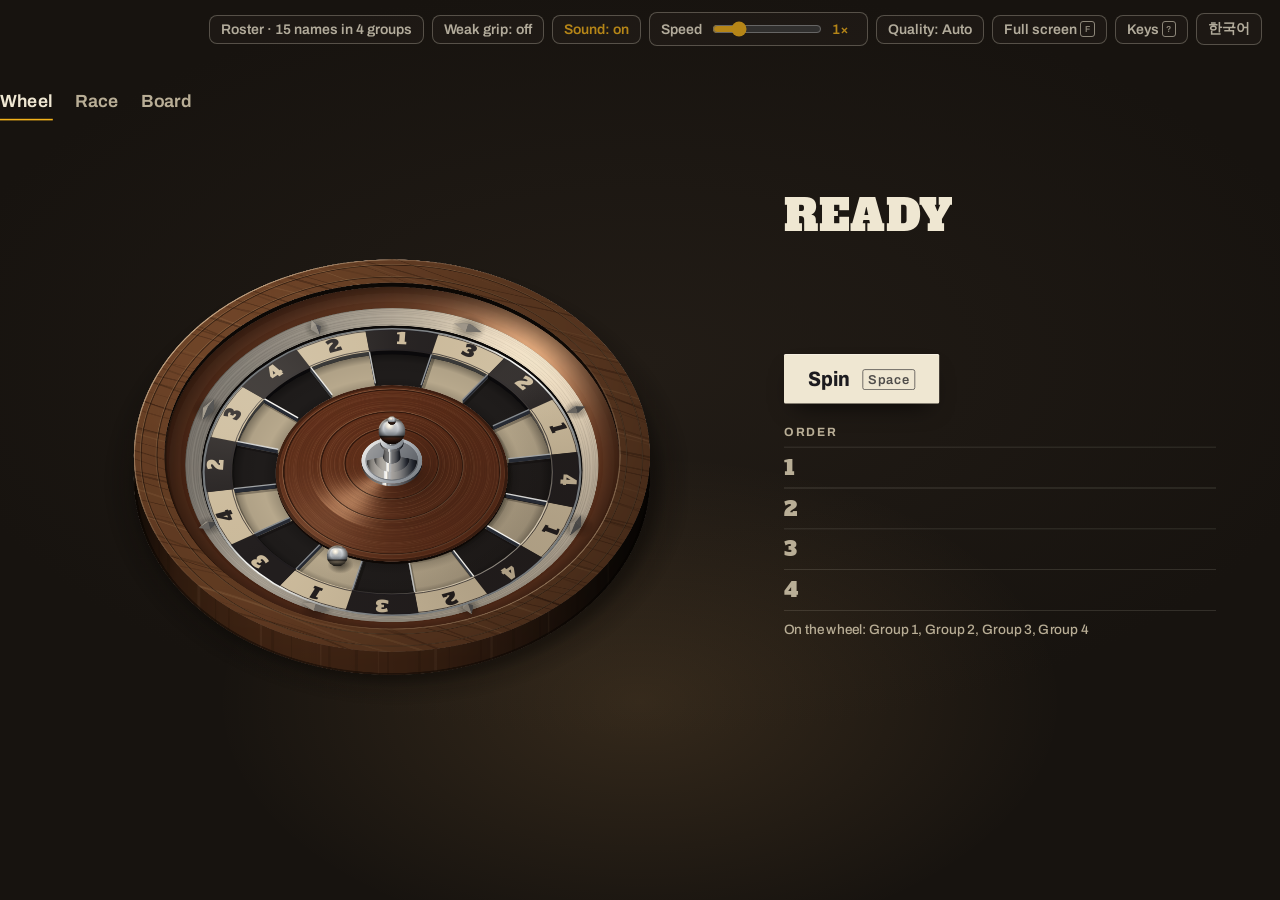
==== commit 24371549: "Crane: hidden names, swats and fake grabs, START and Next by hand - Every can in the machine wears a" ====
--- a/index.html
+++ b/index.html
@@ -83,6 +83,7 @@
 
 <div class="house" id="house" aria-hidden="true"></div>
 <div class="bars" aria-hidden="true"><i></i><i></i></div>
+<div class="curtain" id="curtain" hidden aria-hidden="true"><i></i><i></i></div>
 
 <div class="reveal" id="reveal" hidden role="dialog" aria-labelledby="rvFirst">
   <canvas id="portrait" width="520" height="560" aria-hidden="true"></canvas>
--- a/css/style.css
+++ b/css/style.css
@@ -152,6 +152,16 @@
 @keyframes namein{from{opacity:0;transform:translateY(.12em)}to{opacity:1;transform:none}}
 .rv-next{margin-top:4vh;font:500 clamp(16px,1.6vw,26px) var(--ui);color:var(--cream-2);min-height:1.3em}
 .rv-next .bar{display:block;height:3px;margin-top:10px;background:var(--mustard);transform-origin:0 50%}
+.rv-go{display:inline-flex;align-items:center;gap:14px;padding:14px 26px;border:2px solid var(--mustard);border-radius:10px;background:rgba(243,178,27,.08);
+  font:700 clamp(18px,1.7vw,28px) var(--ui);color:#f6d68a;animation:goin .35s cubic-bezier(.2,0,0,1) both}
+.rv-go:hover{background:rgba(243,178,27,.18);color:#fff}
+.rv-go kbd{font:600 .62em var(--ui);padding:3px 8px;border:1px solid currentColor;border-radius:5px;opacity:.8}
+@keyframes goin{from{opacity:0;transform:translateY(8px)}to{opacity:1;transform:none}}
+/* the curtain between acts: two shutters meet in the middle and part again */
+.curtain{position:fixed;inset:0;z-index:45;pointer-events:none}
+.curtain i{position:absolute;left:0;right:0;height:50.5%;background:linear-gradient(180deg,#0b0908,#16110d);transform:scaleY(0);will-change:transform}
+.curtain i:first-child{top:0;transform-origin:50% 0;box-shadow:inset 0 -3px 0 var(--mustard),0 6px 26px rgba(0,0,0,.6)}
+.curtain i:last-child{bottom:0;transform-origin:50% 100%;box-shadow:inset 0 3px 0 var(--mustard),0 -6px 26px rgba(0,0,0,.6)}
 .rv-keys{position:fixed;right:4vw;bottom:4vh;display:flex;gap:16px;font:700 20px var(--ui);color:var(--cream);opacity:0;transition:opacity .4s}
 .rv-keys.on{opacity:1}
 .rv-keys button{padding:14px 24px;border:2px solid rgba(239,231,210,.55);border-radius:10px;background:rgba(239,231,210,.06);display:inline-flex;align-items:center;gap:10px}
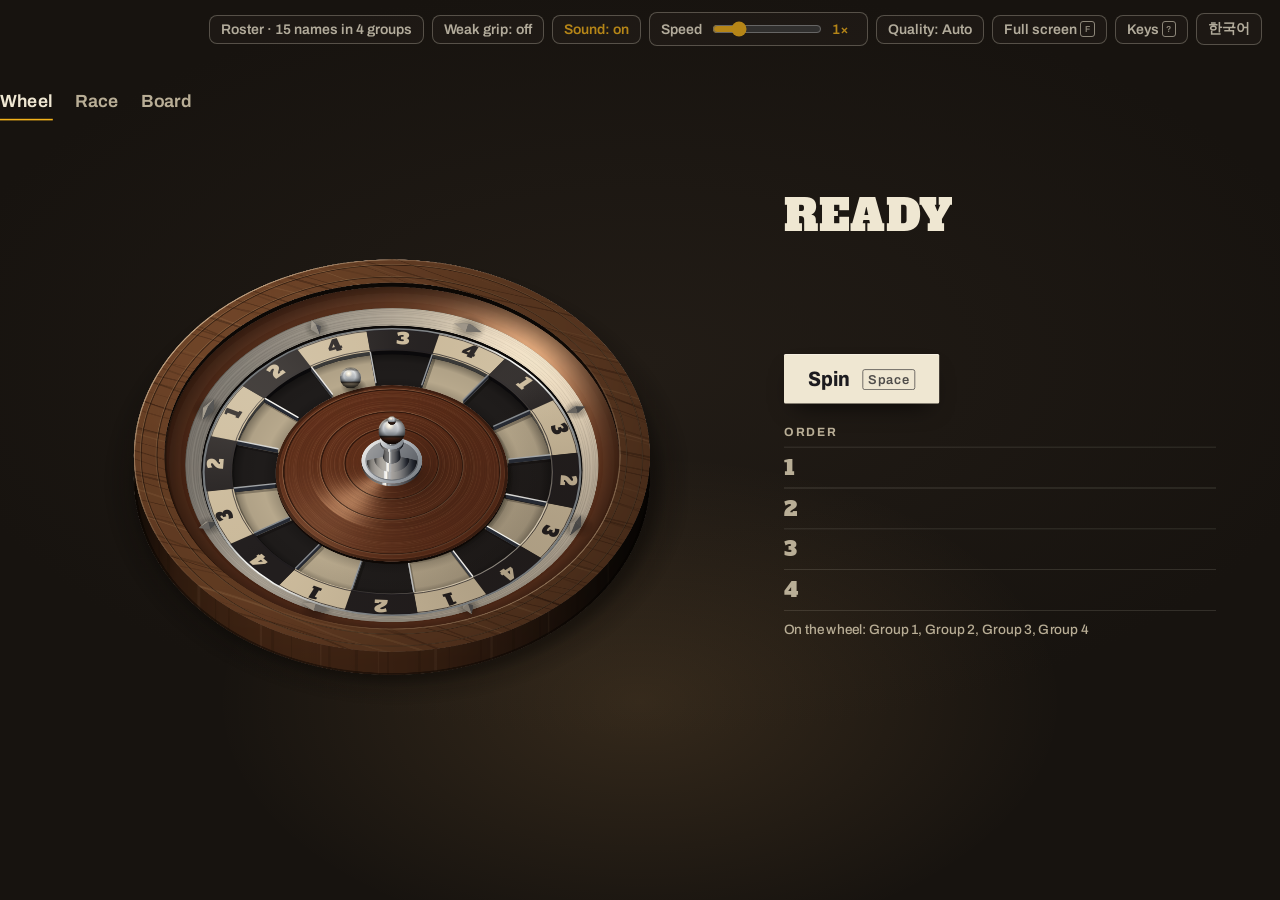
==== commit 3477d329: "Skip button for every game, phone layout and sound fixes - Skip (button, or K) ends the spin, race, " ====
--- a/index.html
+++ b/index.html
@@ -69,6 +69,8 @@
     </div>
   </section>
 
+  <button class="go ghost skip" id="skip" hidden><span data-i18n="btn.skip">Skip</span> <kbd>K</kbd></button>
+
   <div class="caption" aria-live="polite"><b id="msg" data-i18n="s.power">POWER ON</b><span id="sub"></span></div>
 
   <div class="board" id="board" hidden>
@@ -114,6 +116,7 @@
   <div class="keys-sheet" role="dialog" aria-label="Keys">
     <dl>
       <dt>Space</dt><dd data-i18n="keys.space">Spin · Start · Light up · Next</dd>
+      <dt>K</dt><dd data-i18n="keys.k">Skip</dd>
       <dt>S</dt><dd data-i18n="keys.s">Shuffle the board</dd>
       <dt>P</dt><dd data-i18n="keys.p">Present</dd>
       <dt>A</dt><dd data-i18n="keys.a">Absent</dd>
--- a/css/style.css
+++ b/css/style.css
@@ -252,10 +252,16 @@
 body[data-mode="board"] .boardbox{display:block}
 body[data-mode="board"] .caption{left:1112px;top:118px;width:440px}
 body[data-mode="board"] #spin{left:1112px;top:300px}
+/* skip: takes the main button's place while something plays */
+.skip{left:980px;top:330px;z-index:2}
+body[data-mode="race"][data-act="order"] .skip{left:auto;right:40px;top:792px;font-size:22px;padding:12px 24px}
+body[data-mode="board"][data-act="order"] .skip{left:1112px;top:300px}
+body[data-act="play"] .skip{left:52px;top:360px}
+body.canskip[data-act="order"] #spin{visibility:hidden}
 body[data-mode="board"] .list{left:1112px;top:400px;width:440px}
 body[data-mode="board"] #hard{display:none}
 body.flow .boardbox,body.flow[data-mode="board"] .boardbox{position:relative;left:auto;top:auto;width:100%;height:auto;aspect-ratio:.8}
-body.flow .lb-frame{bottom:50px;border-radius:12px}
+body.flow .lb-frame{bottom:92px;border-radius:12px}
 body.flow .boardbox{perspective:610px}
 body.flow .nm small{font-size:max(8.5px,calc(var(--tf) * .46));letter-spacing:.04em}
 body.flow .tile .mark{font-size:max(10px,calc(var(--tf) * .62))}
@@ -263,7 +269,8 @@
 body.flow .lb-grid{left:12px;right:12px;top:26px;bottom:40px;gap:5px;padding:5px}
 body.flow .lb-frame .lb-bulbs{left:24px;right:24px;top:9px}
 body.flow .lb-plate{font-size:11px;letter-spacing:.18em;padding:5px 14px 3px;bottom:9px;white-space:nowrap}
-body.flow .lb-tools{font-size:13px;gap:16px;white-space:nowrap}
+body.flow .lb-tools{font-size:13px;gap:6px;flex-wrap:wrap;white-space:nowrap}
+body.flow .lb-tools button{padding:6px 10px}
 
 /* the picked tray: a walnut box with a felt bed beside the board */
 .tray{display:none;left:1112px;top:392px;width:440px;height:476px;border-radius:12px;padding:40px 16px 16px;
@@ -379,8 +386,8 @@
 body.flow .cabinet{order:2}
 body.flow .list{order:3}
 body.flow .tray{order:3}
-body.flow .teacher{left:0;right:0;bottom:0;padding:10px 16px calc(10px + env(safe-area-inset-bottom,0px));background:var(--room);opacity:.95;gap:10px 18px}
-body.flow .stage{padding-bottom:130px}
+body.flow .teacher{left:0;right:0;top:auto;bottom:0;padding:10px 16px calc(10px + env(safe-area-inset-bottom,0px));background:var(--room);opacity:.95;gap:10px 18px}
+body.flow .stage{padding-bottom:190px}
 body.flow .act-order{display:flex;flex-direction:column;gap:16px}
 body.flow .wheelbox{position:static;width:100%;height:auto;aspect-ratio:1}
 body.flow .racebox{position:static;width:100%;height:auto;aspect-ratio:960/440}
@@ -400,6 +407,10 @@
 body.flow .reveal{grid-template-columns:1fr;align-content:center;padding:4vh 6vw 14vh}
 body.flow #portrait{max-height:38vh;width:auto}
 body.flow .count{font-size:160px}
+body.flow .stage>.skip{position:static;order:1;align-self:flex-start;font-size:20px;padding:14px 22px}
+body.flow[data-act="play"] .stage>.skip{order:2}
+body.flow.canskip[data-act="order"] #spin{display:none}
+body.flow .teacher{z-index:25}
 
 @media (prefers-reduced-motion:reduce){
   .count.tick,.rows li.pop,.reveal,.stamp.go,#rvFirst.in,#rvLast.in{animation-duration:.01s}
